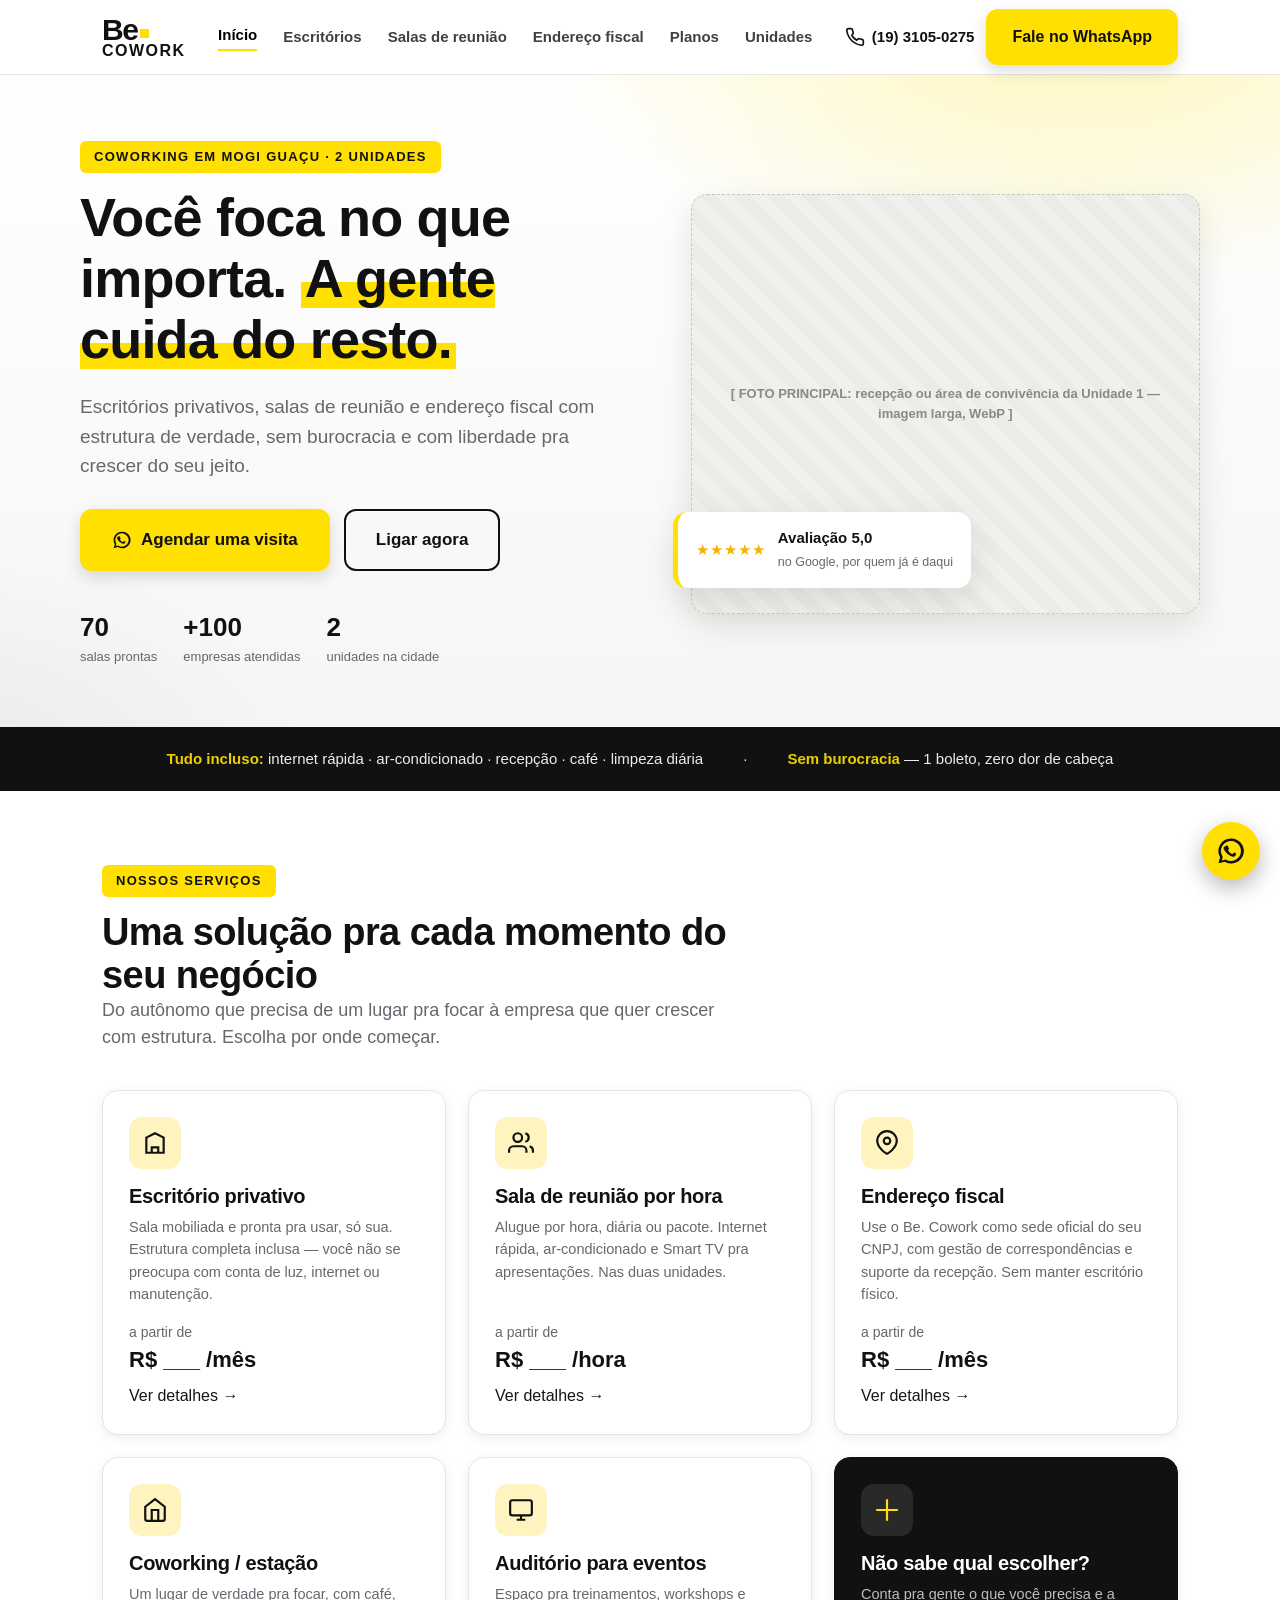
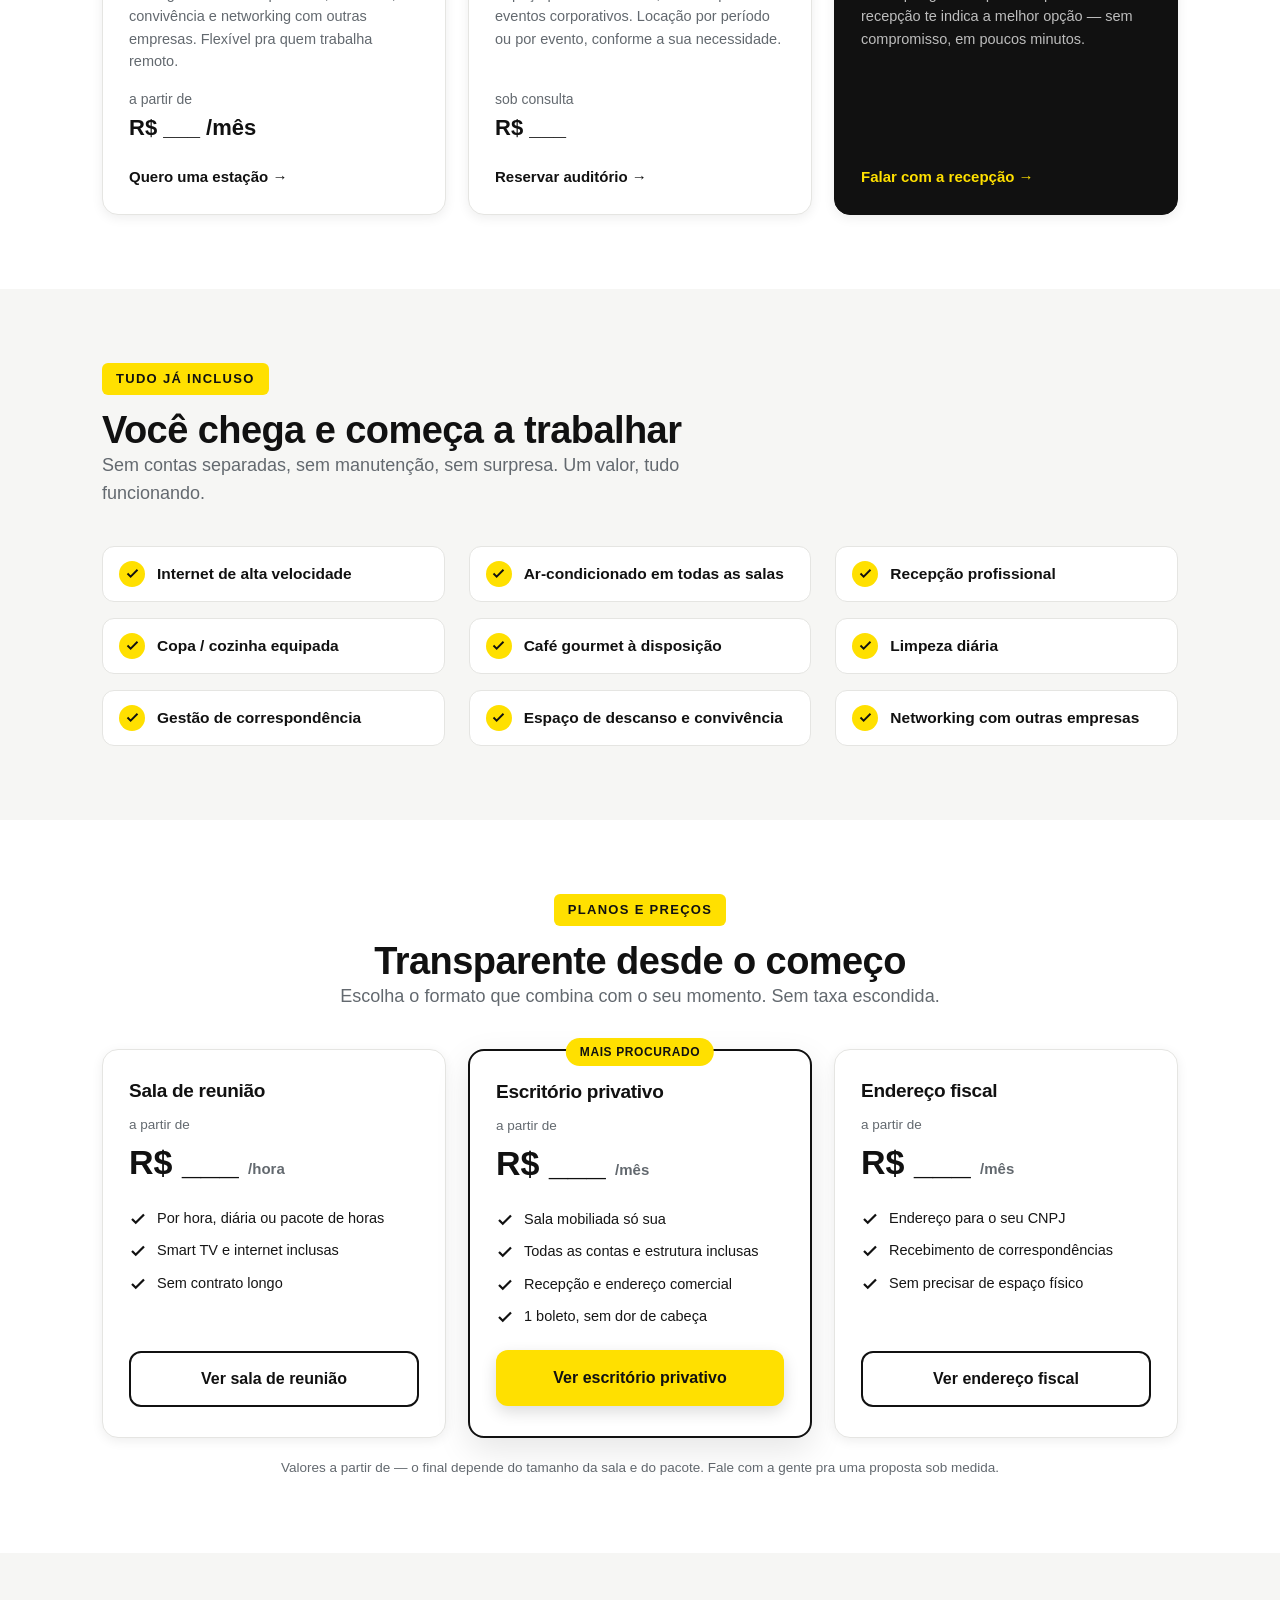
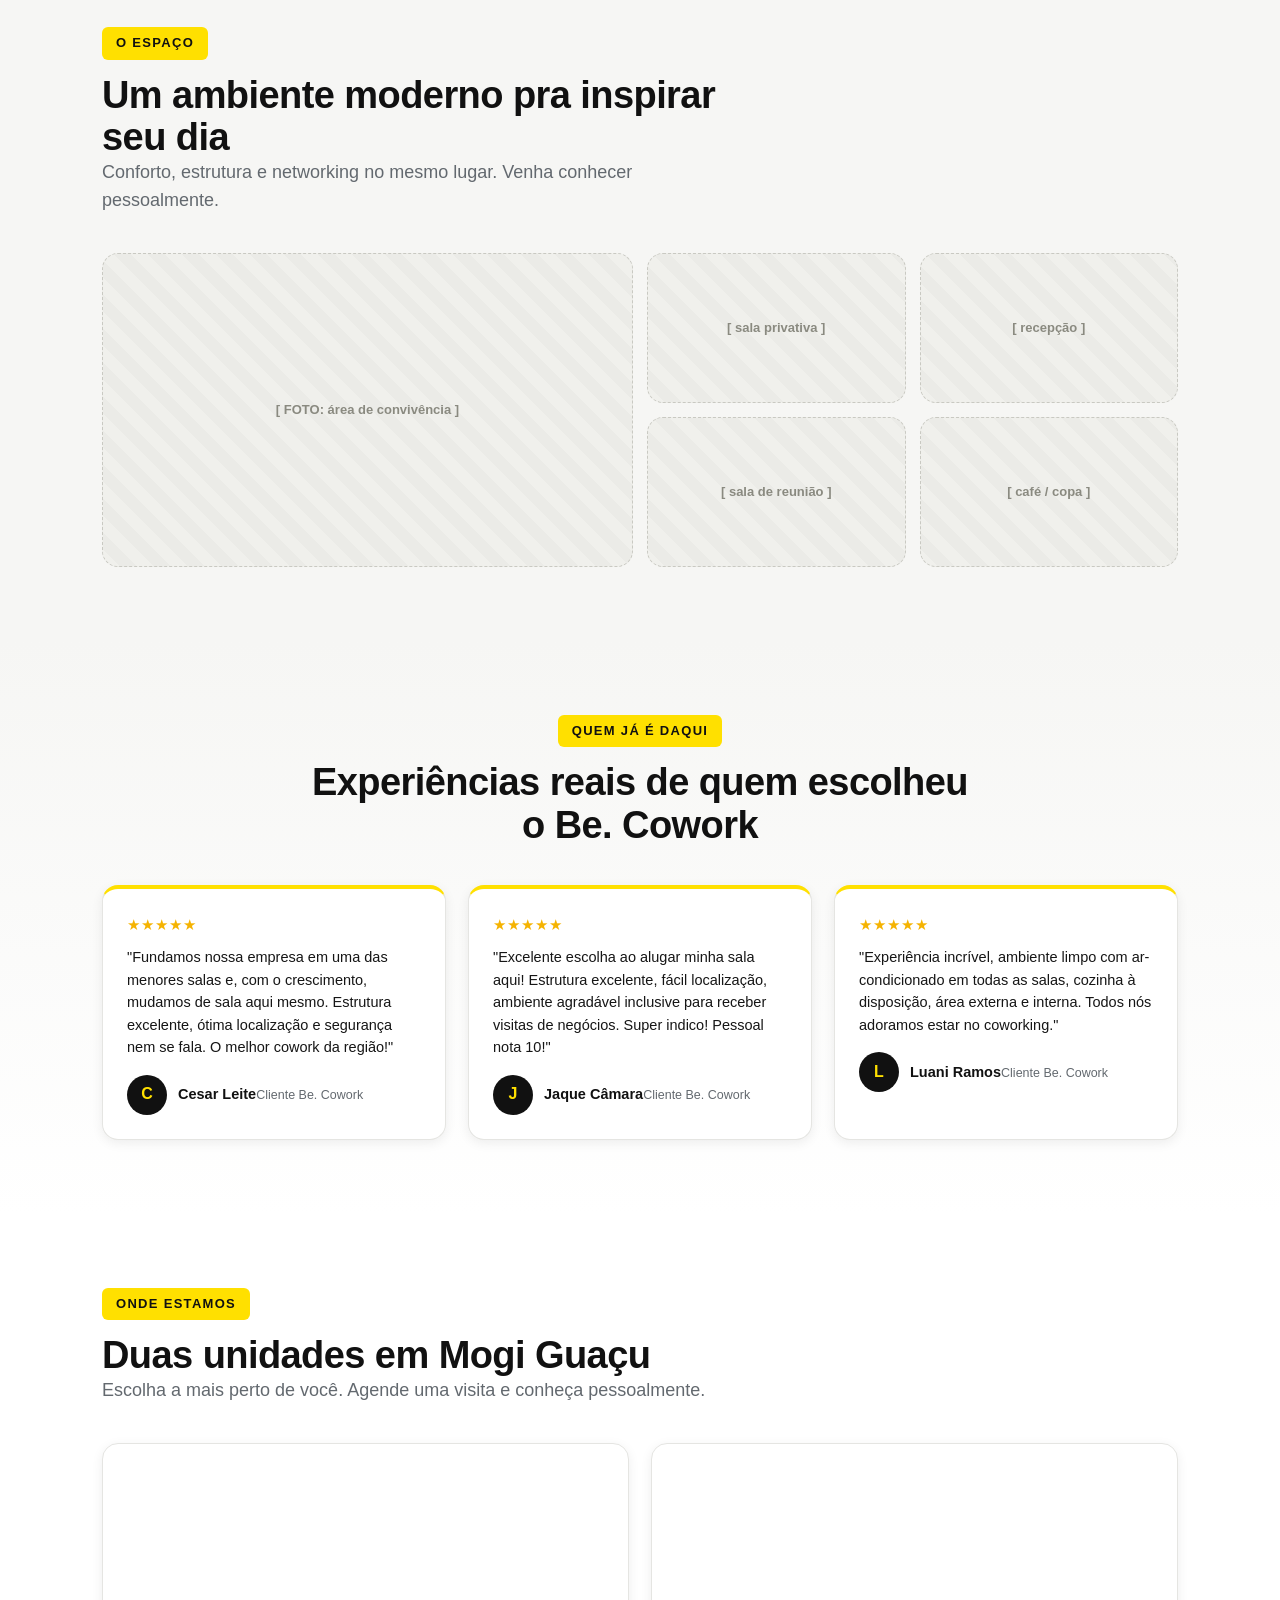
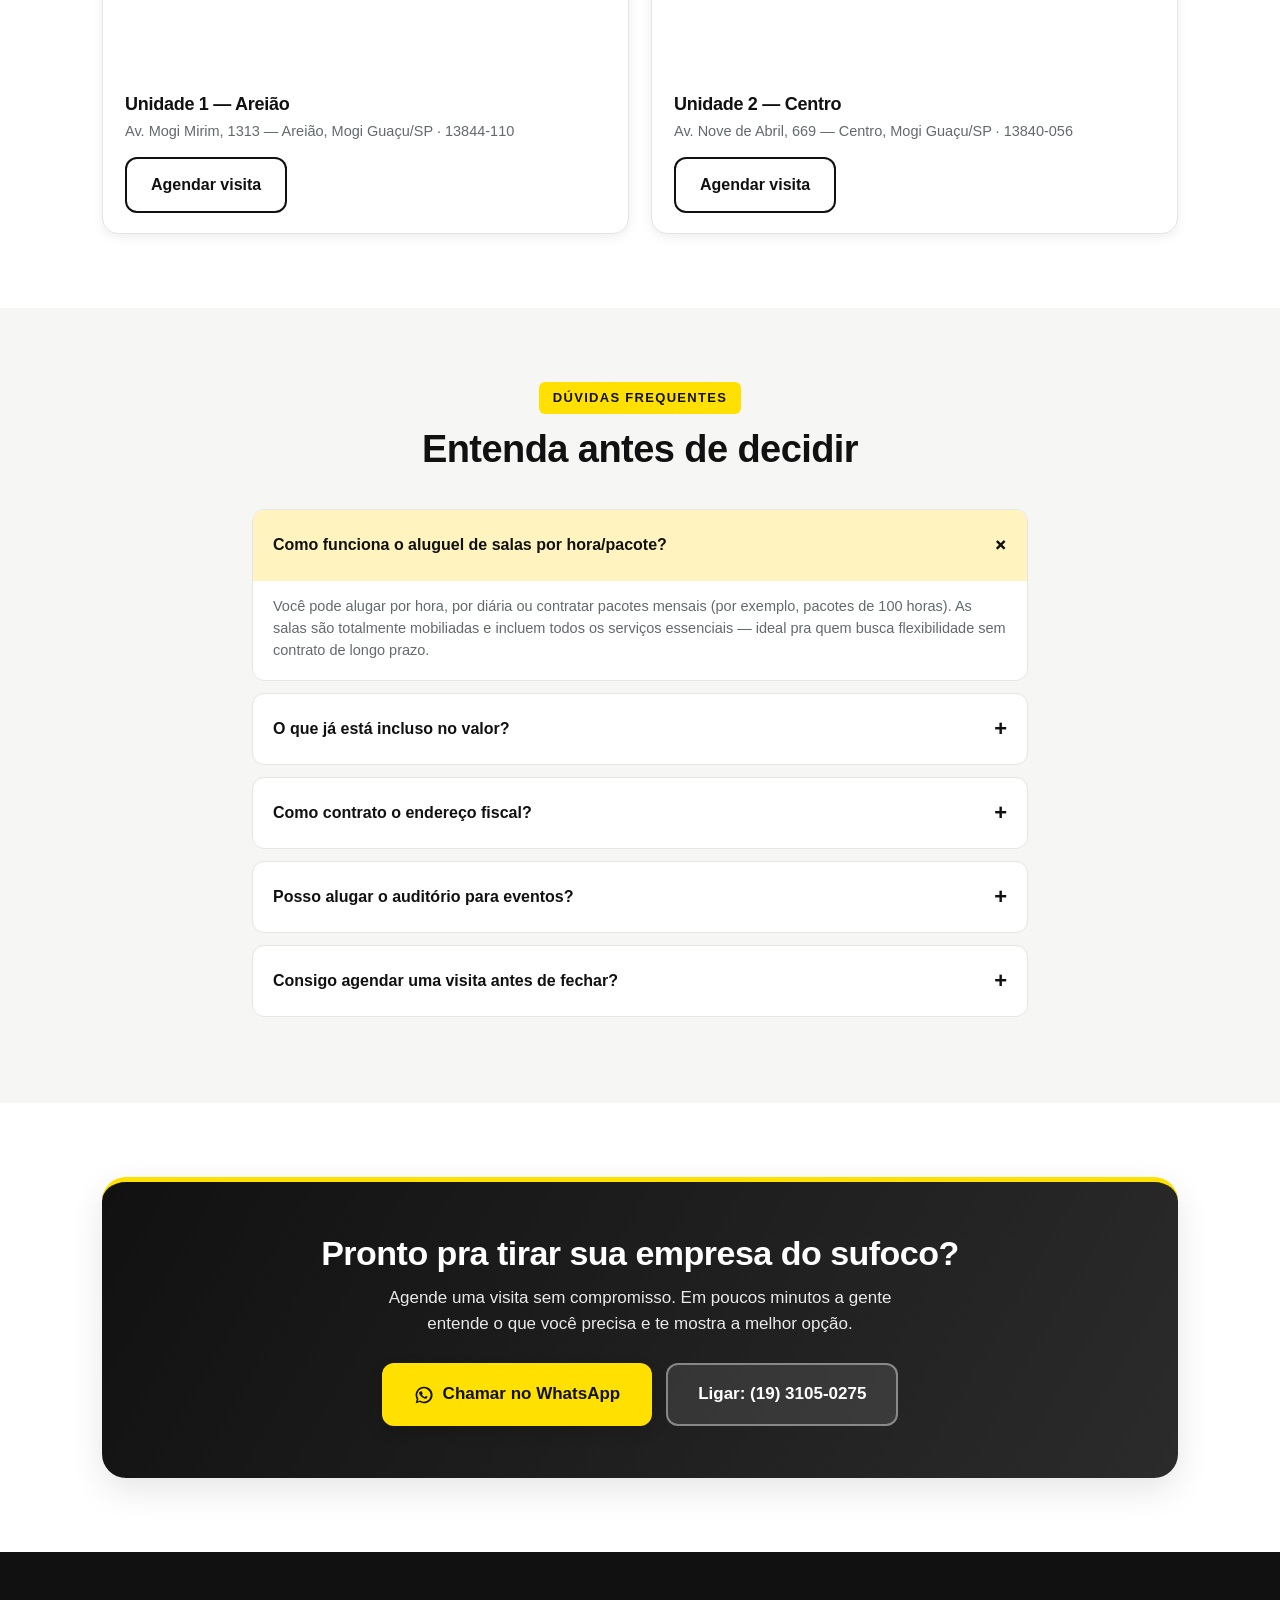
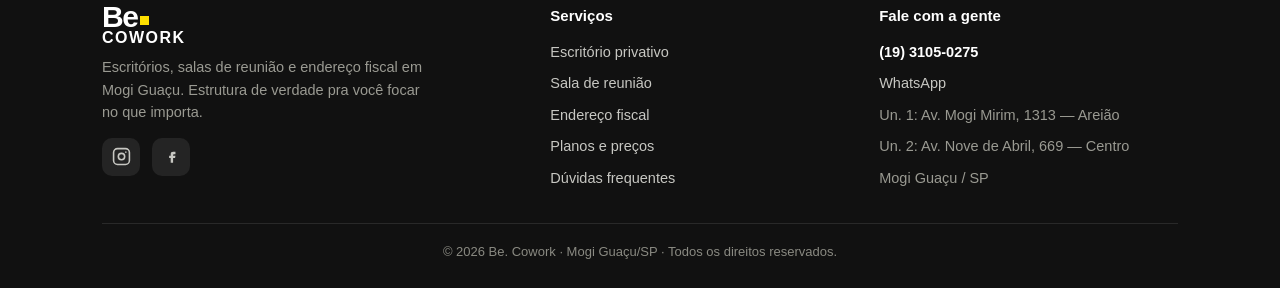
==== index.html @ 9a3a2b2c "Upload becowork Subindo o site primeira vez" ====
<!DOCTYPE html>
<html lang="pt-BR">
<head>
<meta charset="UTF-8">
<meta name="viewport" content="width=device-width, initial-scale=1.0">
<title>Be. Cowork — Escritórios, salas e coworking em Mogi Guaçu</title>
<meta name="description" content="Escritórios privativos, salas de reunião por hora, endereço fiscal e coworking em Mogi Guaçu. Estrutura completa, sem burocracia. Agende uma visita.">
<meta name="theme-color" content="#111111">
<meta property="og:title" content="Be. Cowork — Coworking em Mogi Guaçu">
<meta property="og:description" content="Você foca no que importa, a gente cuida do resto. Escritórios e salas equipadas em Mogi Guaçu.">
<meta property="og:type" content="website">
<meta property="og:locale" content="pt_BR">
<link rel="stylesheet" href="styles.css">
<!--
  BE. COWORK — HOME. WhatsApp/telefone OFICIAL: +55 19 3105-0275 (wa: 551931050275)
  Rastreamento: cliques de contato -> dataLayer (GTM GTM-5V95XCP4). Fotos: trocar blocos .ph. Preços: "R$ ___".
-->
</head>
<body>

<!-- HEADER -->
<header>
  <div class="wrap nav">
    <a href="index.html" class="brand" aria-label="Be. Cowork"><span class="l1">Be<i></i></span><span class="l2">COWORK</span></a>
    <nav class="navlinks" id="menu">
      <a href="index.html" class="active">Início</a>
      <a href="escritorio-privativo.html">Escritórios</a>
      <a href="sala-de-reuniao.html">Salas de reunião</a>
      <a href="endereco-fiscal.html">Endereço fiscal</a>
      <a href="index.html#planos">Planos</a>
      <a href="index.html#unidades">Unidades</a>
    </nav>
    <div class="nav-cta">
      <a href="tel:+551931050275" class="tel-link" data-canal="telefone" data-origem="header">
        <svg class="ico" viewBox="0 0 24 24" fill="none" stroke="currentColor" stroke-width="2"><path d="M22 16.9v3a2 2 0 0 1-2.2 2 19.8 19.8 0 0 1-8.6-3.1 19.5 19.5 0 0 1-6-6 19.8 19.8 0 0 1-3.1-8.7A2 2 0 0 1 4.1 2h3a2 2 0 0 1 2 1.7c.1 1 .4 1.9.7 2.8a2 2 0 0 1-.5 2.1L8.1 9.9a16 16 0 0 0 6 6l1.3-1.3a2 2 0 0 1 2.1-.4c.9.3 1.8.6 2.8.7a2 2 0 0 1 1.7 2z"/></svg>
        (19) 3105-0275
      </a>
      <a href="https://wa.me/551931050275?text=Ol%C3%A1!%20Vi%20o%20site%20e%20quero%20mais%20informa%C3%A7%C3%B5es." class="btn btn-wpp" target="_blank" rel="noopener" data-canal="whatsapp" data-origem="header">Fale no WhatsApp</a>
    </div>
    <button class="burger" id="burger" aria-label="Menu"><span></span><span></span><span></span></button>
  </div>
</header>

<!-- HERO -->
<section class="hero" style="padding:0;">
  <div class="wrap hero-grid">
    <div>
      <span class="eyebrow">Coworking em Mogi Guaçu · 2 unidades</span>
      <h1>Você foca no que importa. <span class="hl">A gente cuida do resto.</span></h1>
      <p class="sub">Escritórios privativos, salas de reunião e endereço fiscal com estrutura de verdade, sem burocracia e com liberdade pra crescer do seu jeito.</p>
      <div class="hero-cta">
        <a href="https://wa.me/551931050275?text=Ol%C3%A1!%20Quero%20agendar%20uma%20visita%20ao%20Be.%20Cowork." class="btn btn-wpp btn-lg" target="_blank" rel="noopener" data-canal="whatsapp" data-origem="hero">
          <svg class="ico" viewBox="0 0 24 24" fill="currentColor"><path d="M12 2a10 10 0 0 0-8.7 15l-1.3 4.8 5-1.3A10 10 0 1 0 12 2zm0 18a8 8 0 0 1-4.1-1.1l-.3-.2-3 .8.8-2.9-.2-.3A8 8 0 1 1 12 20zm4.4-6c-.2-.1-1.4-.7-1.6-.8s-.4-.1-.6.1-.6.8-.8 1-.3.2-.5.1a6.5 6.5 0 0 1-3.2-2.8c-.2-.4.2-.4.6-1.2a.5.5 0 0 0 0-.5l-.8-1.9c-.2-.5-.4-.4-.6-.4h-.5a1 1 0 0 0-.7.3A3 3 0 0 0 6 9.3a5.2 5.2 0 0 0 1.1 2.7 11.8 11.8 0 0 0 4.6 4c2 .8 2 .6 2.4.5a2.6 2.6 0 0 0 1.7-1.2 2.1 2.1 0 0 0 .1-1.2c-.1-.1-.3-.2-.5-.3z"/></svg>
          Agendar uma visita
        </a>
        <a href="tel:+551931050275" class="btn btn-ghost btn-lg" data-canal="telefone" data-origem="hero">Ligar agora</a>
      </div>
      <div class="hero-trust">
        <div class="htx"><div class="n">70</div><div class="l">salas prontas</div></div>
        <div class="htx"><div class="n">+100</div><div class="l">empresas atendidas</div></div>
        <div class="htx"><div class="n">2</div><div class="l">unidades na cidade</div></div>
      </div>
    </div>
    <div class="hero-visual">
      <div class="ph" role="img" aria-label="Foto do espaço">[ FOTO PRINCIPAL: recepção ou área de convivência da Unidade 1 — imagem larga, WebP ]</div>
      <div class="hero-badge">
        <div class="stars">★★★★★</div>
        <div><b>Avaliação 5,0</b><span>no Google, por quem já é daqui</span></div>
      </div>
    </div>
  </div>
</section>

<!-- STRIP -->
<div class="strip">
  <div class="wrap">
    <span><b>Tudo incluso:</b> internet rápida · ar-condicionado · recepção · café · limpeza diária</span>
    <span>·</span>
    <span><b>Sem burocracia</b> — 1 boleto, zero dor de cabeça</span>
  </div>
</div>

<!-- SERVIÇOS -->
<section id="servicos">
  <div class="wrap">
    <div class="sec-head">
      <span class="eyebrow">Nossos serviços</span>
      <h2 class="title">Uma solução pra cada momento do seu negócio</h2>
      <p class="lead">Do autônomo que precisa de um lugar pra focar à empresa que quer crescer com estrutura. Escolha por onde começar.</p>
    </div>
    <div class="grid g3">
      <a class="svc" href="escritorio-privativo.html" id="escritorio-privativo">
        <div class="ic"><svg width="26" height="26" viewBox="0 0 24 24" fill="none" stroke="currentColor" stroke-width="2"><path d="M3 21h18M4 21V7l8-4 8 4v14M9 21v-5h6v5"/></svg></div>
        <h3>Escritório privativo</h3>
        <p>Sala mobiliada e pronta pra usar, só sua. Estrutura completa inclusa — você não se preocupa com conta de luz, internet ou manutenção.</p>
        <div class="price">a partir de <b>R$ ___ /mês</b></div>
        <span class="more">Ver detalhes →</span>
      </a>
      <a class="svc" href="sala-de-reuniao.html" id="sala-reuniao">
        <div class="ic"><svg width="26" height="26" viewBox="0 0 24 24" fill="none" stroke="currentColor" stroke-width="2"><path d="M17 21v-2a4 4 0 0 0-4-4H5a4 4 0 0 0-4 4v2M9 11a4 4 0 1 0 0-8 4 4 0 0 0 0 8zM23 21v-2a4 4 0 0 0-3-3.9M16 3.1a4 4 0 0 1 0 7.8"/></svg></div>
        <h3>Sala de reunião por hora</h3>
        <p>Alugue por hora, diária ou pacote. Internet rápida, ar-condicionado e Smart TV pra apresentações. Nas duas unidades.</p>
        <div class="price">a partir de <b>R$ ___ /hora</b></div>
        <span class="more">Ver detalhes →</span>
      </a>
      <a class="svc" href="endereco-fiscal.html" id="endereco-fiscal">
        <div class="ic"><svg width="26" height="26" viewBox="0 0 24 24" fill="none" stroke="currentColor" stroke-width="2"><path d="M21 10c0 7-9 12-9 12s-9-5-9-12a9 9 0 0 1 18 0z"/><circle cx="12" cy="10" r="3"/></svg></div>
        <h3>Endereço fiscal</h3>
        <p>Use o Be. Cowork como sede oficial do seu CNPJ, com gestão de correspondências e suporte da recepção. Sem manter escritório físico.</p>
        <div class="price">a partir de <b>R$ ___ /mês</b></div>
        <span class="more">Ver detalhes →</span>
      </a>
      <div class="svc">
        <div class="ic"><svg width="26" height="26" viewBox="0 0 24 24" fill="none" stroke="currentColor" stroke-width="2"><path d="M3 9l9-7 9 7v11a2 2 0 0 1-2 2H5a2 2 0 0 1-2-2z"/><path d="M9 22V12h6v10"/></svg></div>
        <h3>Coworking / estação</h3>
        <p>Um lugar de verdade pra focar, com café, convivência e networking com outras empresas. Flexível pra quem trabalha remoto.</p>
        <div class="price">a partir de <b>R$ ___ /mês</b></div>
        <a class="more" href="https://wa.me/551931050275?text=Ol%C3%A1!%20Quero%20saber%20sobre%20estação%20de%20coworking." target="_blank" rel="noopener" data-canal="whatsapp" data-origem="card-coworking">Quero uma estação →</a>
      </div>
      <div class="svc">
        <div class="ic"><svg width="26" height="26" viewBox="0 0 24 24" fill="none" stroke="currentColor" stroke-width="2"><rect x="2" y="3" width="20" height="14" rx="2"/><path d="M8 21h8M12 17v4"/></svg></div>
        <h3>Auditório para eventos</h3>
        <p>Espaço pra treinamentos, workshops e eventos corporativos. Locação por período ou por evento, conforme a sua necessidade.</p>
        <div class="price">sob consulta <b>R$ ___</b></div>
        <a class="more" href="https://wa.me/551931050275?text=Ol%C3%A1!%20Quero%20alugar%20o%20audit%C3%B3rio%20para%20um%20evento." target="_blank" rel="noopener" data-canal="whatsapp" data-origem="card-auditorio">Reservar auditório →</a>
      </div>
      <div class="svc dark">
        <div class="ic"><svg width="26" height="26" viewBox="0 0 24 24" fill="none" stroke="currentColor" stroke-width="2"><path d="M12 2v20M2 12h20"/></svg></div>
        <h3>Não sabe qual escolher?</h3>
        <p>Conta pra gente o que você precisa e a recepção te indica a melhor opção — sem compromisso, em poucos minutos.</p>
        <a class="more" href="https://wa.me/551931050275?text=Ol%C3%A1!%20N%C3%A3o%20sei%20qual%20op%C3%A7%C3%A3o%20escolher%2C%20podem%20me%20ajudar%3F" target="_blank" rel="noopener" data-canal="whatsapp" data-origem="card-ajuda">Falar com a recepção →</a>
      </div>
    </div>
  </div>
</section>

<!-- INCLUSO -->
<section class="feat">
  <div class="wrap">
    <div class="sec-head">
      <span class="eyebrow">Tudo já incluso</span>
      <h2 class="title">Você chega e começa a trabalhar</h2>
      <p class="lead">Sem contas separadas, sem manutenção, sem surpresa. Um valor, tudo funcionando.</p>
    </div>
    <div class="feat-list">
      <div class="feat-item"><span class="ck"><svg width="15" height="15" viewBox="0 0 24 24" fill="none" stroke="currentColor" stroke-width="3"><path d="M20 6L9 17l-5-5"/></svg></span>Internet de alta velocidade</div>
      <div class="feat-item"><span class="ck"><svg width="15" height="15" viewBox="0 0 24 24" fill="none" stroke="currentColor" stroke-width="3"><path d="M20 6L9 17l-5-5"/></svg></span>Ar-condicionado em todas as salas</div>
      <div class="feat-item"><span class="ck"><svg width="15" height="15" viewBox="0 0 24 24" fill="none" stroke="currentColor" stroke-width="3"><path d="M20 6L9 17l-5-5"/></svg></span>Recepção profissional</div>
      <div class="feat-item"><span class="ck"><svg width="15" height="15" viewBox="0 0 24 24" fill="none" stroke="currentColor" stroke-width="3"><path d="M20 6L9 17l-5-5"/></svg></span>Copa / cozinha equipada</div>
      <div class="feat-item"><span class="ck"><svg width="15" height="15" viewBox="0 0 24 24" fill="none" stroke="currentColor" stroke-width="3"><path d="M20 6L9 17l-5-5"/></svg></span>Café gourmet à disposição</div>
      <div class="feat-item"><span class="ck"><svg width="15" height="15" viewBox="0 0 24 24" fill="none" stroke="currentColor" stroke-width="3"><path d="M20 6L9 17l-5-5"/></svg></span>Limpeza diária</div>
      <div class="feat-item"><span class="ck"><svg width="15" height="15" viewBox="0 0 24 24" fill="none" stroke="currentColor" stroke-width="3"><path d="M20 6L9 17l-5-5"/></svg></span>Gestão de correspondência</div>
      <div class="feat-item"><span class="ck"><svg width="15" height="15" viewBox="0 0 24 24" fill="none" stroke="currentColor" stroke-width="3"><path d="M20 6L9 17l-5-5"/></svg></span>Espaço de descanso e convivência</div>
      <div class="feat-item"><span class="ck"><svg width="15" height="15" viewBox="0 0 24 24" fill="none" stroke="currentColor" stroke-width="3"><path d="M20 6L9 17l-5-5"/></svg></span>Networking com outras empresas</div>
    </div>
  </div>
</section>

<!-- PLANOS -->
<section id="planos">
  <div class="wrap">
    <div class="sec-head center">
      <span class="eyebrow">Planos e preços</span>
      <h2 class="title">Transparente desde o começo</h2>
      <p class="lead center">Escolha o formato que combina com o seu momento. Sem taxa escondida.</p>
    </div>
    <div class="plans">
      <div class="plan">
        <h3>Sala de reunião</h3>
        <div class="from">a partir de</div>
        <div class="val">R$ ___ <small>/hora</small></div>
        <ul>
          <li><svg width="18" height="18" viewBox="0 0 24 24" fill="none" stroke="currentColor" stroke-width="3"><path d="M20 6L9 17l-5-5"/></svg>Por hora, diária ou pacote de horas</li>
          <li><svg width="18" height="18" viewBox="0 0 24 24" fill="none" stroke="currentColor" stroke-width="3"><path d="M20 6L9 17l-5-5"/></svg>Smart TV e internet inclusas</li>
          <li><svg width="18" height="18" viewBox="0 0 24 24" fill="none" stroke="currentColor" stroke-width="3"><path d="M20 6L9 17l-5-5"/></svg>Sem contrato longo</li>
        </ul>
        <a href="sala-de-reuniao.html" class="btn btn-ghost">Ver sala de reunião</a>
      </div>
      <div class="plan feature">
        <div class="tagpop">Mais procurado</div>
        <h3>Escritório privativo</h3>
        <div class="from">a partir de</div>
        <div class="val">R$ ___ <small>/mês</small></div>
        <ul>
          <li><svg width="18" height="18" viewBox="0 0 24 24" fill="none" stroke="currentColor" stroke-width="3"><path d="M20 6L9 17l-5-5"/></svg>Sala mobiliada só sua</li>
          <li><svg width="18" height="18" viewBox="0 0 24 24" fill="none" stroke="currentColor" stroke-width="3"><path d="M20 6L9 17l-5-5"/></svg>Todas as contas e estrutura inclusas</li>
          <li><svg width="18" height="18" viewBox="0 0 24 24" fill="none" stroke="currentColor" stroke-width="3"><path d="M20 6L9 17l-5-5"/></svg>Recepção e endereço comercial</li>
          <li><svg width="18" height="18" viewBox="0 0 24 24" fill="none" stroke="currentColor" stroke-width="3"><path d="M20 6L9 17l-5-5"/></svg>1 boleto, sem dor de cabeça</li>
        </ul>
        <a href="escritorio-privativo.html" class="btn btn-wpp">Ver escritório privativo</a>
      </div>
      <div class="plan">
        <h3>Endereço fiscal</h3>
        <div class="from">a partir de</div>
        <div class="val">R$ ___ <small>/mês</small></div>
        <ul>
          <li><svg width="18" height="18" viewBox="0 0 24 24" fill="none" stroke="currentColor" stroke-width="3"><path d="M20 6L9 17l-5-5"/></svg>Endereço para o seu CNPJ</li>
          <li><svg width="18" height="18" viewBox="0 0 24 24" fill="none" stroke="currentColor" stroke-width="3"><path d="M20 6L9 17l-5-5"/></svg>Recebimento de correspondências</li>
          <li><svg width="18" height="18" viewBox="0 0 24 24" fill="none" stroke="currentColor" stroke-width="3"><path d="M20 6L9 17l-5-5"/></svg>Sem precisar de espaço físico</li>
        </ul>
        <a href="endereco-fiscal.html" class="btn btn-ghost">Ver endereço fiscal</a>
      </div>
    </div>
    <p class="price-note">Valores a partir de — o final depende do tamanho da sala e do pacote. Fale com a gente pra uma proposta sob medida.</p>
  </div>
</section>

<!-- GALERIA -->
<section class="feat" id="galeria">
  <div class="wrap">
    <div class="sec-head">
      <span class="eyebrow">O espaço</span>
      <h2 class="title">Um ambiente moderno pra inspirar seu dia</h2>
      <p class="lead">Conforto, estrutura e networking no mesmo lugar. Venha conhecer pessoalmente.</p>
    </div>
    <div class="gal">
      <div class="ph big" role="img" aria-label="Foto">[ FOTO: área de convivência ]</div>
      <div class="ph" role="img" aria-label="Foto">[ sala privativa ]</div>
      <div class="ph" role="img" aria-label="Foto">[ recepção ]</div>
      <div class="ph" role="img" aria-label="Foto">[ sala de reunião ]</div>
      <div class="ph" role="img" aria-label="Foto">[ café / copa ]</div>
    </div>
  </div>
</section>

<!-- DEPOIMENTOS -->
<section class="tst" id="depoimentos">
  <div class="wrap">
    <div class="sec-head center">
      <span class="eyebrow">Quem já é daqui</span>
      <h2 class="title">Experiências reais de quem escolheu o Be. Cowork</h2>
    </div>
    <div class="grid g3">
      <div class="tcard"><div class="stars">★★★★★</div><p>"Fundamos nossa empresa em uma das menores salas e, com o crescimento, mudamos de sala aqui mesmo. Estrutura excelente, ótima localização e segurança nem se fala. O melhor cowork da região!"</p><div class="who"><div class="av">C</div><div><b>Cesar Leite</b><span>Cliente Be. Cowork</span></div></div></div>
      <div class="tcard"><div class="stars">★★★★★</div><p>"Excelente escolha ao alugar minha sala aqui! Estrutura excelente, fácil localização, ambiente agradável inclusive para receber visitas de negócios. Super indico! Pessoal nota 10!"</p><div class="who"><div class="av">J</div><div><b>Jaque Câmara</b><span>Cliente Be. Cowork</span></div></div></div>
      <div class="tcard"><div class="stars">★★★★★</div><p>"Experiência incrível, ambiente limpo com ar-condicionado em todas as salas, cozinha à disposição, área externa e interna. Todos nós adoramos estar no coworking."</p><div class="who"><div class="av">L</div><div><b>Luani Ramos</b><span>Cliente Be. Cowork</span></div></div></div>
    </div>
  </div>
</section>

<!-- UNIDADES -->
<section id="unidades">
  <div class="wrap">
    <div class="sec-head">
      <span class="eyebrow">Onde estamos</span>
      <h2 class="title">Duas unidades em Mogi Guaçu</h2>
      <p class="lead">Escolha a mais perto de você. Agende uma visita e conheça pessoalmente.</p>
    </div>
    <div class="grid g2">
      <div class="unit">
        <iframe loading="lazy" title="Unidade 1 - Av. Mogi Mirim" src="https://www.google.com/maps/embed?pb=!1m18!1m12!1m3!1d3689.144268461995!2d-46.94578722553535!3d-22.38591811946206!2m3!1f0!2f0!3f0!3m2!1i1024!2i768!4f13.1!3m3!1m2!1s0x94c857d31a10876b%3A0x15a3bf186fa9da17!2sAv.%20Mogi%20Mirim%2C%201313%20-%20Arei%C3%A3o%2C%20Mogi%20Gua%C3%A7u%20-%20SP%2C%2013844-110!5e0!3m2!1spt-BR!2sbr!4v1751918358306"></iframe>
        <div class="body"><h3>Unidade 1 — Areião</h3><p>Av. Mogi Mirim, 1313 — Areião, Mogi Guaçu/SP · 13844-110</p>
          <a href="https://wa.me/551931050275?text=Ol%C3%A1!%20Quero%20visitar%20a%20Unidade%201." class="btn btn-ghost" style="margin-top:14px;" target="_blank" rel="noopener" data-canal="whatsapp" data-origem="unidade-1">Agendar visita</a></div>
      </div>
      <div class="unit">
        <iframe loading="lazy" title="Unidade 2 - Av. Nove de Abril" src="https://www.google.com/maps/embed?pb=!1m18!1m12!1m3!1d3689.6884937785308!2d-46.948311525536106!3d-22.36538801874498!2m3!1f0!2f0!3f0!3m2!1i1024!2i768!4f13.1!3m3!1m2!1s0x94c857b211aa1d41%3A0xc86e0875b64d7d8c!2sAv.%20Nove%20de%20Abril%2C%20669%20-%20Centro%2C%20Mogi%20Gua%C3%A7u%20-%20SP%2C%2013840-056!5e0!3m2!1spt-BR!2sbr!4v1751918536478"></iframe>
        <div class="body"><h3>Unidade 2 — Centro</h3><p>Av. Nove de Abril, 669 — Centro, Mogi Guaçu/SP · 13840-056</p>
          <a href="https://wa.me/551931050275?text=Ol%C3%A1!%20Quero%20visitar%20a%20Unidade%202." class="btn btn-ghost" style="margin-top:14px;" target="_blank" rel="noopener" data-canal="whatsapp" data-origem="unidade-2">Agendar visita</a></div>
      </div>
    </div>
  </div>
</section>

<!-- FAQ -->
<section class="feat faq" id="faq">
  <div class="wrap" style="max-width:820px;">
    <div class="sec-head center"><span class="eyebrow">Dúvidas frequentes</span><h2 class="title">Entenda antes de decidir</h2></div>
    <details open><summary>Como funciona o aluguel de salas por hora/pacote?<span class="pl">+</span></summary><div class="ans">Você pode alugar por hora, por diária ou contratar pacotes mensais (por exemplo, pacotes de 100 horas). As salas são totalmente mobiliadas e incluem todos os serviços essenciais — ideal pra quem busca flexibilidade sem contrato de longo prazo.</div></details>
    <details><summary>O que já está incluso no valor?<span class="pl">+</span></summary><div class="ans">Internet rápida, ar-condicionado, recepção profissional, gestão de correspondência, copa/cozinha equipada e espaço de descanso e convivência. Sem contas de água, luz, internet ou manutenção por fora.</div></details>
    <details><summary>Como contrato o endereço fiscal?<span class="pl">+</span></summary><div class="ans">Você contrata direto com o Be. Cowork. O serviço inclui o uso do endereço em documentos oficiais e no CNPJ, além da gestão e recebimento de correspondências com suporte da recepção.</div></details>
    <details><summary>Posso alugar o auditório para eventos?<span class="pl">+</span></summary><div class="ans">Sim! Temos auditório para eventos corporativos, treinamentos e workshops. A locação pode ser por período ou por evento, conforme a sua necessidade.</div></details>
    <details><summary>Consigo agendar uma visita antes de fechar?<span class="pl">+</span></summary><div class="ans">Com certeza — a gente até recomenda. Chame no WhatsApp ou ligue no (19) 3105-0275 e a recepção agenda o melhor horário pra você conhecer as duas unidades.</div></details>
  </div>
</section>

<!-- CTA -->
<section>
  <div class="wrap">
    <div class="cta-band">
      <h2>Pronto pra tirar sua empresa do sufoco?</h2>
      <p>Agende uma visita sem compromisso. Em poucos minutos a gente entende o que você precisa e te mostra a melhor opção.</p>
      <div class="hero-cta" style="justify-content:center;">
        <a href="https://wa.me/551931050275?text=Ol%C3%A1!%20Quero%20agendar%20uma%20visita%20ao%20Be.%20Cowork." class="btn btn-wpp btn-lg" target="_blank" rel="noopener" data-canal="whatsapp" data-origem="cta-final">
          <svg class="ico" viewBox="0 0 24 24" fill="currentColor"><path d="M12 2a10 10 0 0 0-8.7 15l-1.3 4.8 5-1.3A10 10 0 1 0 12 2zm0 18a8 8 0 0 1-4.1-1.1l-.3-.2-3 .8.8-2.9-.2-.3A8 8 0 1 1 12 20zm4.4-6c-.2-.1-1.4-.7-1.6-.8s-.4-.1-.6.1-.6.8-.8 1-.3.2-.5.1a6.5 6.5 0 0 1-3.2-2.8c-.2-.4.2-.4.6-1.2a.5.5 0 0 0 0-.5l-.8-1.9c-.2-.5-.4-.4-.6-.4h-.5a1 1 0 0 0-.7.3A3 3 0 0 0 6 9.3a5.2 5.2 0 0 0 1.1 2.7 11.8 11.8 0 0 0 4.6 4c2 .8 2 .6 2.4.5a2.6 2.6 0 0 0 1.7-1.2 2.1 2.1 0 0 0 .1-1.2c-.1-.1-.3-.2-.5-.3z"/></svg>
          Chamar no WhatsApp
        </a>
        <a href="tel:+551931050275" class="btn btn-ghost btn-lg" data-canal="telefone" data-origem="cta-final">Ligar: (19) 3105-0275</a>
      </div>
    </div>
  </div>
</section>

<!-- FOOTER -->
<footer>
  <div class="wrap">
    <div class="fgrid">
      <div>
        <span class="brand inv"><span class="l1">Be<i></i></span><span class="l2">COWORK</span></span>
        <p style="max-width:320px;color:#9a9a92;margin-top:12px;">Escritórios, salas de reunião e endereço fiscal em Mogi Guaçu. Estrutura de verdade pra você focar no que importa.</p>
        <div class="soc">
          <a href="https://www.instagram.com/be.cowork/" target="_blank" rel="noopener" aria-label="Instagram"><svg width="19" height="19" viewBox="0 0 24 24" fill="none" stroke="currentColor" stroke-width="2"><rect x="2" y="2" width="20" height="20" rx="5"/><circle cx="12" cy="12" r="4"/><circle cx="17.5" cy="6.5" r="1" fill="currentColor" stroke="none"/></svg></a>
          <a href="https://www.facebook.com/be.coworkoficial/" target="_blank" rel="noopener" aria-label="Facebook"><svg width="19" height="19" viewBox="0 0 24 24" fill="currentColor"><path d="M14 9h3V6h-3c-2 0-3 1-3 3v2H9v3h2v6h3v-6h2.5l.5-3H14v-1c0-.6.4-1 1-1z"/></svg></a>
        </div>
      </div>
      <div><h4>Serviços</h4><div class="flist">
        <a href="escritorio-privativo.html">Escritório privativo</a>
        <a href="sala-de-reuniao.html">Sala de reunião</a>
        <a href="endereco-fiscal.html">Endereço fiscal</a>
        <a href="index.html#planos">Planos e preços</a>
        <a href="index.html#faq">Dúvidas frequentes</a>
      </div></div>
      <div><h4>Fale com a gente</h4><div class="flist">
        <a href="tel:+551931050275" data-canal="telefone" data-origem="footer"><b style="color:#fff;">(19) 3105-0275</b></a>
        <a href="https://wa.me/551931050275?text=Ol%C3%A1!%20Vi%20o%20site%20e%20quero%20mais%20informa%C3%A7%C3%B5es." target="_blank" rel="noopener" data-canal="whatsapp" data-origem="footer">WhatsApp</a>
        <span style="color:#9a9a92;">Un. 1: Av. Mogi Mirim, 1313 — Areião</span>
        <span style="color:#9a9a92;">Un. 2: Av. Nove de Abril, 669 — Centro</span>
        <span style="color:#9a9a92;">Mogi Guaçu / SP</span>
      </div></div>
    </div>
    <div class="fbar">© 2026 Be. Cowork · Mogi Guaçu/SP · Todos os direitos reservados.</div>
  </div>
</footer>

<a href="https://wa.me/551931050275?text=Ol%C3%A1!%20Vi%20o%20site%20e%20quero%20mais%20informa%C3%A7%C3%B5es." class="float-wpp" target="_blank" rel="noopener" aria-label="WhatsApp" data-canal="whatsapp" data-origem="botao-flutuante">
  <svg width="30" height="30" viewBox="0 0 24 24" fill="currentColor"><path d="M12 2a10 10 0 0 0-8.7 15l-1.3 4.8 5-1.3A10 10 0 1 0 12 2zm0 18a8 8 0 0 1-4.1-1.1l-.3-.2-3 .8.8-2.9-.2-.3A8 8 0 1 1 12 20zm4.4-6c-.2-.1-1.4-.7-1.6-.8s-.4-.1-.6.1-.6.8-.8 1-.3.2-.5.1a6.5 6.5 0 0 1-3.2-2.8c-.2-.4.2-.4.6-1.2a.5.5 0 0 0 0-.5l-.8-1.9c-.2-.5-.4-.4-.6-.4h-.5a1 1 0 0 0-.7.3A3 3 0 0 0 6 9.3a5.2 5.2 0 0 0 1.1 2.7 11.8 11.8 0 0 0 4.6 4c2 .8 2 .6 2.4.5a2.6 2.6 0 0 0 1.7-1.2 2.1 2.1 0 0 0 .1-1.2c-.1-.1-.3-.2-.5-.3z"/></svg>
</a>

<script src="app.js"></script>
</body>
</html>
---- styles.css ----
/* ============================================================
   BE. COWORK — estilos compartilhados
   Identidade: PRETO / CINZA / AMARELO / BRANCO
   ============================================================ */
:root{
  --ink:#161616; --black:#111111; --muted:#63696f;
  --soft:#f6f6f4; --soft2:#eeeeec; --line:#e5e5e2;
  --yellow:#ffe000; --yellow-d:#f0ce00; --yellow-soft:#fff4bf; --star:#f5b301;
  --wpp:#1eb257;
  --radius:16px; --shadow:0 12px 34px rgba(0,0,0,.10); --shadow-sm:0 3px 12px rgba(0,0,0,.07);
}
*{box-sizing:border-box;margin:0;padding:0;}
html{scroll-behavior:smooth;}
body{font-family:-apple-system,"Segoe UI",Roboto,Helvetica,Arial,sans-serif;color:var(--ink);
  background:#fff;line-height:1.55;-webkit-font-smoothing:antialiased;}
a{color:inherit;text-decoration:none;}
img{max-width:100%;display:block;}
.wrap{max-width:1120px;margin:0 auto;padding:0 22px;}
section{padding:74px 0;}
h1,h2,h3{line-height:1.13;letter-spacing:-.015em;color:var(--black);}
h2.title{font-size:clamp(26px,4vw,38px);font-weight:800;}
.lead{color:var(--muted);font-size:clamp(16px,2vw,18px);max-width:640px;}
.center{text-align:center;margin:0 auto;}
.eyebrow{display:inline-block;font-size:13px;font-weight:800;letter-spacing:.1em;text-transform:uppercase;
  color:#111;background:var(--yellow);padding:6px 14px;border-radius:6px;margin-bottom:14px;}

/* Logo recriada */
.brand{display:inline-flex;flex-direction:column;line-height:.84;justify-content:center;}
.brand .l1{font-size:30px;font-weight:800;letter-spacing:-1.5px;color:#111;display:inline-flex;align-items:flex-end;}
.brand .l1 i{width:9px;height:9px;background:var(--yellow);display:inline-block;margin-left:3px;margin-bottom:4px;}
.brand .l2{font-size:16px;font-weight:800;letter-spacing:1.5px;color:#111;margin-top:2px;}
.brand.inv .l1,.brand.inv .l2{color:#fff;}

/* Buttons */
.btn{display:inline-flex;align-items:center;gap:9px;font-weight:800;font-size:16px;
  padding:14px 24px;border-radius:12px;border:2px solid transparent;cursor:pointer;transition:.18s;white-space:nowrap;}
.btn:hover{transform:translateY(-2px);}
.btn-wpp{background:var(--yellow);color:#111;box-shadow:0 6px 16px rgba(0,0,0,.14);}
.btn-wpp:hover{background:#111;color:var(--yellow);}
.btn-dark{background:#111;color:#fff;} .btn-dark:hover{background:#000;color:var(--yellow);}
.btn-ghost{background:transparent;color:#111;border-color:#111;}
.btn-ghost:hover{background:#111;color:#fff;}
.btn-lg{padding:16px 30px;font-size:17px;}
.ico{width:20px;height:20px;flex:none;}

/* Header */
header{position:sticky;top:0;z-index:50;background:rgba(255,255,255,.94);backdrop-filter:blur(10px);
  border-bottom:1px solid var(--line);}
.nav{display:flex;align-items:center;justify-content:space-between;height:74px;}
.navlinks{display:flex;align-items:center;gap:26px;}
.navlinks a{font-weight:600;font-size:15px;color:var(--ink);opacity:.82;}
.navlinks a:hover,.navlinks a.active{opacity:1;color:#000;}
.navlinks a.active{border-bottom:2px solid var(--yellow);padding-bottom:2px;}
.nav-cta{display:flex;align-items:center;gap:12px;}
.tel-link{display:inline-flex;align-items:center;gap:7px;font-weight:800;color:#111;font-size:15px;}
.tel-link:hover{color:#000;}
.burger{display:none;background:none;border:none;cursor:pointer;padding:6px;}
.burger span{display:block;width:24px;height:2.5px;background:#111;margin:5px 0;border-radius:2px;transition:.2s;}

/* Hero */
.hero{background:
    radial-gradient(900px 460px at 84% -10%,rgba(255,224,0,.28),transparent 60%),
    radial-gradient(700px 460px at -5% 110%,rgba(0,0,0,.05),transparent 55%),
    linear-gradient(180deg,#fff,var(--soft));}
.hero-grid{display:grid;grid-template-columns:1.05fr .95fr;gap:48px;align-items:center;padding:66px 0 60px;}
.hero h1{font-size:clamp(32px,5vw,54px);font-weight:800;}
.hero h1 .hl{background:linear-gradient(transparent 56%,var(--yellow) 56%);padding:0 4px;}
.hero p.sub{margin:22px 0 28px;font-size:clamp(16px,2vw,19px);color:var(--muted);max-width:520px;}
.hero-cta{display:flex;gap:14px;flex-wrap:wrap;}
.hero-trust{display:flex;gap:26px;margin-top:36px;flex-wrap:wrap;}
.htx .n{font-size:26px;font-weight:800;color:#111;}
.htx .l{font-size:13px;color:var(--muted);}
.hero-visual{position:relative;}
.ph{background:repeating-linear-gradient(45deg,#f0f0ec,#f0f0ec 12px,#ebebe7 12px,#ebebe7 24px);
  border:1px dashed #c9c9c2;border-radius:var(--radius);display:flex;align-items:center;justify-content:center;
  color:#8a8a80;font-size:13px;text-align:center;padding:16px;font-weight:600;}
.hero-visual .ph{height:420px;box-shadow:var(--shadow);}
.hero-badge{position:absolute;left:-18px;bottom:26px;background:#fff;border-radius:14px;box-shadow:var(--shadow);
  padding:14px 18px;display:flex;align-items:center;gap:12px;border-left:5px solid var(--yellow);}
.hero-badge .stars{color:var(--star);font-size:15px;letter-spacing:1px;}
.hero-badge b{display:block;font-size:15px;color:#111;} .hero-badge span{font-size:12.5px;color:var(--muted);}

/* Breadcrumb + price chip (landing) */
.crumb{font-size:13px;color:var(--muted);margin-bottom:8px;}
.crumb a:hover{color:#111;} .crumb b{color:#111;}
.pricechip{display:inline-flex;align-items:baseline;gap:8px;background:#fff;border:1px solid var(--line);
  border-radius:12px;padding:12px 18px;box-shadow:var(--shadow-sm);margin-top:6px;}
.pricechip small{color:var(--muted);font-size:13.5px;font-weight:600;}
.pricechip b{font-size:26px;color:#111;} .pricechip .u{color:var(--muted);font-size:14px;font-weight:600;}

/* Trust strip */
.strip{background:#111;color:#fff;padding:20px 0;}
.strip .wrap{display:flex;align-items:center;justify-content:center;gap:14px 40px;flex-wrap:wrap;text-align:center;}
.strip b{color:var(--yellow);} .strip span{opacity:.92;font-size:15px;}

.sec-head{max-width:680px;margin-bottom:38px;}
.grid{display:grid;gap:22px;}
.g2{grid-template-columns:1fr 1fr;} .g3{grid-template-columns:repeat(3,1fr);}

/* Cards (serviços / benefícios) */
.svc{background:#fff;border:1px solid var(--line);border-radius:var(--radius);padding:26px;box-shadow:var(--shadow-sm);
  display:flex;flex-direction:column;transition:.18s;}
.svc:hover{transform:translateY(-4px);box-shadow:var(--shadow);border-color:#111;}
.svc .ic{width:52px;height:52px;border-radius:13px;background:var(--yellow-soft);color:#111;
  display:flex;align-items:center;justify-content:center;margin-bottom:16px;}
.svc h3{font-size:20px;margin-bottom:8px;}
.svc p{color:var(--muted);font-size:14.5px;flex:1;}
.svc .price{margin:16px 0 6px;font-size:14px;color:var(--muted);}
.svc .price b{font-size:22px;color:#111;display:block;}
.svc a.more{margin-top:14px;font-weight:800;color:#111;font-size:15px;display:inline-flex;align-items:center;gap:6px;}
.svc a.more:hover{gap:10px;}
.svc.dark{background:#111;border-color:#111;}
.svc.dark h3{color:#fff;} .svc.dark p{color:#bdbdbd;}
.svc.dark .ic{background:rgba(255,255,255,.1);color:var(--yellow);}
.svc.dark a.more{color:var(--yellow);}

/* Split (texto + foto) para landing */
.split{display:grid;grid-template-columns:1fr 1fr;gap:40px;align-items:center;}
.split.rev .txt{order:2;}
.split .ph{height:360px;}
.split h2{font-size:clamp(24px,3.4vw,32px);margin-bottom:14px;}
.split ul{list-style:none;margin-top:16px;display:flex;flex-direction:column;gap:11px;}
.split li{display:flex;gap:11px;font-size:15.5px;color:var(--ink);}
.split li svg{color:#111;flex:none;margin-top:4px;}

/* Included / features */
.feat{background:var(--soft);}
.feat-list{display:grid;grid-template-columns:repeat(3,1fr);gap:16px 24px;margin-top:8px;}
.feat-item{display:flex;align-items:center;gap:12px;font-weight:700;color:#111;font-size:15.5px;
  background:#fff;border:1px solid var(--line);border-radius:12px;padding:14px 16px;}
.feat-item .ck{width:26px;height:26px;border-radius:50%;background:var(--yellow);color:#111;flex:none;
  display:flex;align-items:center;justify-content:center;}

/* Pricing */
.plans{display:grid;grid-template-columns:repeat(3,1fr);gap:22px;align-items:stretch;}
.plan{background:#fff;border:1px solid var(--line);border-radius:var(--radius);padding:30px 26px;
  box-shadow:var(--shadow-sm);display:flex;flex-direction:column;position:relative;}
.plan.feature{border:2px solid #111;box-shadow:var(--shadow);}
.plan .tagpop{position:absolute;top:-13px;left:50%;transform:translateX(-50%);background:var(--yellow);color:#111;
  font-size:12px;font-weight:800;letter-spacing:.05em;text-transform:uppercase;padding:5px 14px;border-radius:20px;}
.plan h3{font-size:19px;} .plan .from{color:var(--muted);font-size:13.5px;margin-top:14px;}
.plan .val{font-size:34px;font-weight:800;color:#111;} .plan .val small{font-size:15px;font-weight:600;color:var(--muted);}
.plan ul{list-style:none;margin:18px 0 22px;display:flex;flex-direction:column;gap:10px;}
.plan li{display:flex;gap:10px;font-size:14.5px;color:var(--ink);} .plan li svg{color:#111;flex:none;margin-top:3px;}
.plan .btn{width:100%;justify-content:center;margin-top:auto;}
.price-note{text-align:center;color:var(--muted);font-size:13.5px;margin-top:20px;}

/* Gallery */
.gal{display:grid;grid-template-columns:repeat(4,1fr);grid-auto-rows:150px;gap:14px;}
.gal .ph{height:100%;} .gal .big{grid-column:span 2;grid-row:span 2;}

/* Testimonials */
.tst{background:linear-gradient(180deg,var(--soft),#fff);}
.tcard{background:#fff;border:1px solid var(--line);border-radius:var(--radius);padding:24px;box-shadow:var(--shadow-sm);
  border-top:4px solid var(--yellow);}
.tcard .stars{color:var(--star);letter-spacing:1px;font-size:15px;margin-bottom:10px;}
.tcard p{font-size:14.5px;color:var(--ink);}
.tcard .who{display:flex;align-items:center;gap:11px;margin-top:16px;}
.tcard .av{width:40px;height:40px;border-radius:50%;background:#111;color:var(--yellow);display:flex;
  align-items:center;justify-content:center;font-weight:800;flex:none;}
.tcard .who b{font-size:14.5px;color:#111;} .tcard .who span{font-size:12.5px;color:var(--muted);}

/* Units / rooms */
.unit{background:#fff;border:1px solid var(--line);border-radius:var(--radius);overflow:hidden;box-shadow:var(--shadow-sm);}
.unit iframe{width:100%;height:230px;border:0;display:block;filter:grayscale(.2);}
.unit .ph{height:220px;border-radius:0;border-left:0;border-right:0;border-top:0;}
.unit .body{padding:20px 22px;}
.unit h3{font-size:18px;margin-bottom:6px;} .unit p{color:var(--muted);font-size:14.5px;}
.unit .tagunit{display:inline-block;font-size:12px;font-weight:800;text-transform:uppercase;letter-spacing:.05em;
  background:var(--yellow);color:#111;padding:3px 10px;border-radius:20px;margin-bottom:8px;}

/* FAQ */
.faq details{background:#fff;border:1px solid var(--line);border-radius:12px;margin-bottom:12px;overflow:hidden;}
.faq summary{list-style:none;cursor:pointer;padding:18px 20px;font-weight:700;color:#111;font-size:16px;
  display:flex;justify-content:space-between;align-items:center;gap:12px;}
.faq summary::-webkit-details-marker{display:none;}
.faq summary .pl{font-size:22px;color:#111;transition:.2s;flex:none;}
.faq details[open] summary{background:var(--yellow-soft);}
.faq details[open] summary .pl{transform:rotate(45deg);}
.faq .ans{padding:14px 20px 18px;color:var(--muted);font-size:14.5px;}

/* CTA band */
.cta-band{background:linear-gradient(120deg,#111,#2b2b2b);color:#fff;border-radius:24px;
  padding:52px 44px;text-align:center;box-shadow:var(--shadow);border-top:5px solid var(--yellow);}
.cta-band h2{font-size:clamp(24px,3.5vw,34px);font-weight:800;margin-bottom:12px;color:#fff;}
.cta-band p{opacity:.9;max-width:560px;margin:0 auto 26px;font-size:17px;}
.cta-band .btn-ghost{background:rgba(255,255,255,.1);color:#fff;border-color:rgba(255,255,255,.4);}
.cta-band .btn-ghost:hover{background:#fff;color:#111;border-color:#fff;}

/* Footer */
footer{background:#111;color:#c7c7c2;padding:52px 0 26px;font-size:14.5px;}
footer .fgrid{display:grid;grid-template-columns:1.4fr 1fr 1fr;gap:30px;}
footer h4{color:#fff;font-size:15px;margin-bottom:14px;}
footer a{color:#c7c7c2;} footer a:hover{color:var(--yellow);}
footer .flist{display:flex;flex-direction:column;gap:9px;margin-top:6px;}
footer .soc{display:flex;gap:12px;margin-top:14px;}
footer .soc a{width:38px;height:38px;border-radius:10px;background:rgba(255,255,255,.08);display:flex;
  align-items:center;justify-content:center;}
footer .soc a:hover{background:var(--yellow);color:#111;}
.fbar{border-top:1px solid rgba(255,255,255,.1);margin-top:34px;padding-top:18px;text-align:center;color:#8a8a82;font-size:13px;}

/* Floating WhatsApp */
.float-wpp{position:fixed;right:20px;bottom:20px;z-index:60;width:58px;height:58px;border-radius:50%;
  background:var(--yellow);color:#111;display:flex;align-items:center;justify-content:center;
  box-shadow:0 8px 22px rgba(0,0,0,.28);animation:pulse 2.4s infinite;}
@keyframes pulse{0%{box-shadow:0 8px 22px rgba(0,0,0,.28),0 0 0 0 rgba(255,224,0,.6);}
  70%{box-shadow:0 8px 22px rgba(0,0,0,.28),0 0 0 16px rgba(255,224,0,0);}100%{box-shadow:0 8px 22px rgba(0,0,0,.28);}}

@media(max-width:900px){
  .hero-grid,.split{grid-template-columns:1fr;gap:30px;padding:44px 0;}
  .split.rev .txt{order:0;} .split .ph,.hero-visual .ph{height:280px;}
  .g3,.plans,.feat-list{grid-template-columns:1fr;}
  footer .fgrid{grid-template-columns:1fr;}
  .gal{grid-template-columns:repeat(2,1fr);} .gal .big{grid-column:span 2;grid-row:span 1;}
}
@media(max-width:760px){
  .navlinks,.nav-cta .tel-link,.nav-cta .btn-ghost{display:none;}
  .burger{display:block;}
  .navlinks.open{display:flex;position:absolute;top:74px;left:0;right:0;background:#fff;flex-direction:column;
    gap:0;padding:8px 22px 18px;border-bottom:1px solid var(--line);box-shadow:var(--shadow);}
  .navlinks.open a{padding:12px 0;border-bottom:1px solid var(--line);width:100%;}
  .navlinks.open a.active{border-bottom:1px solid var(--line);}
  .cta-band{padding:38px 22px;} section{padding:52px 0;}
}
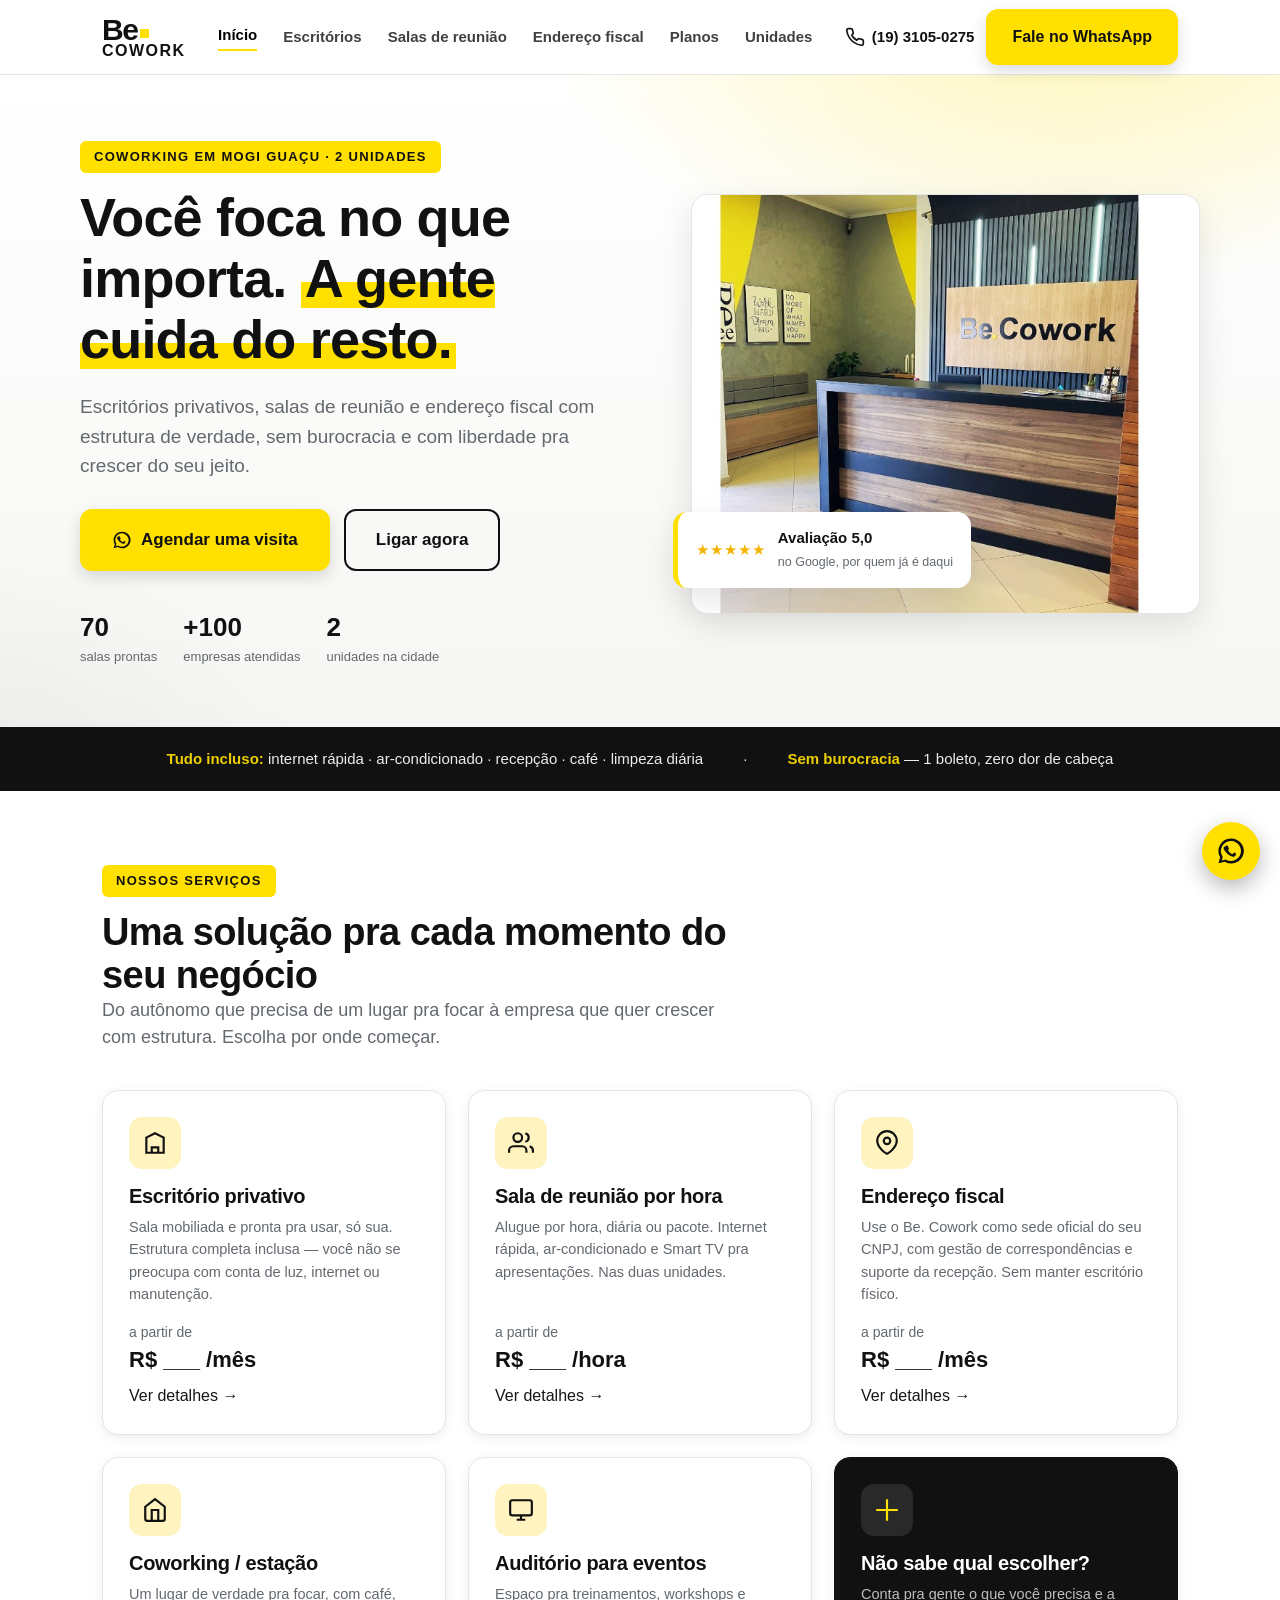
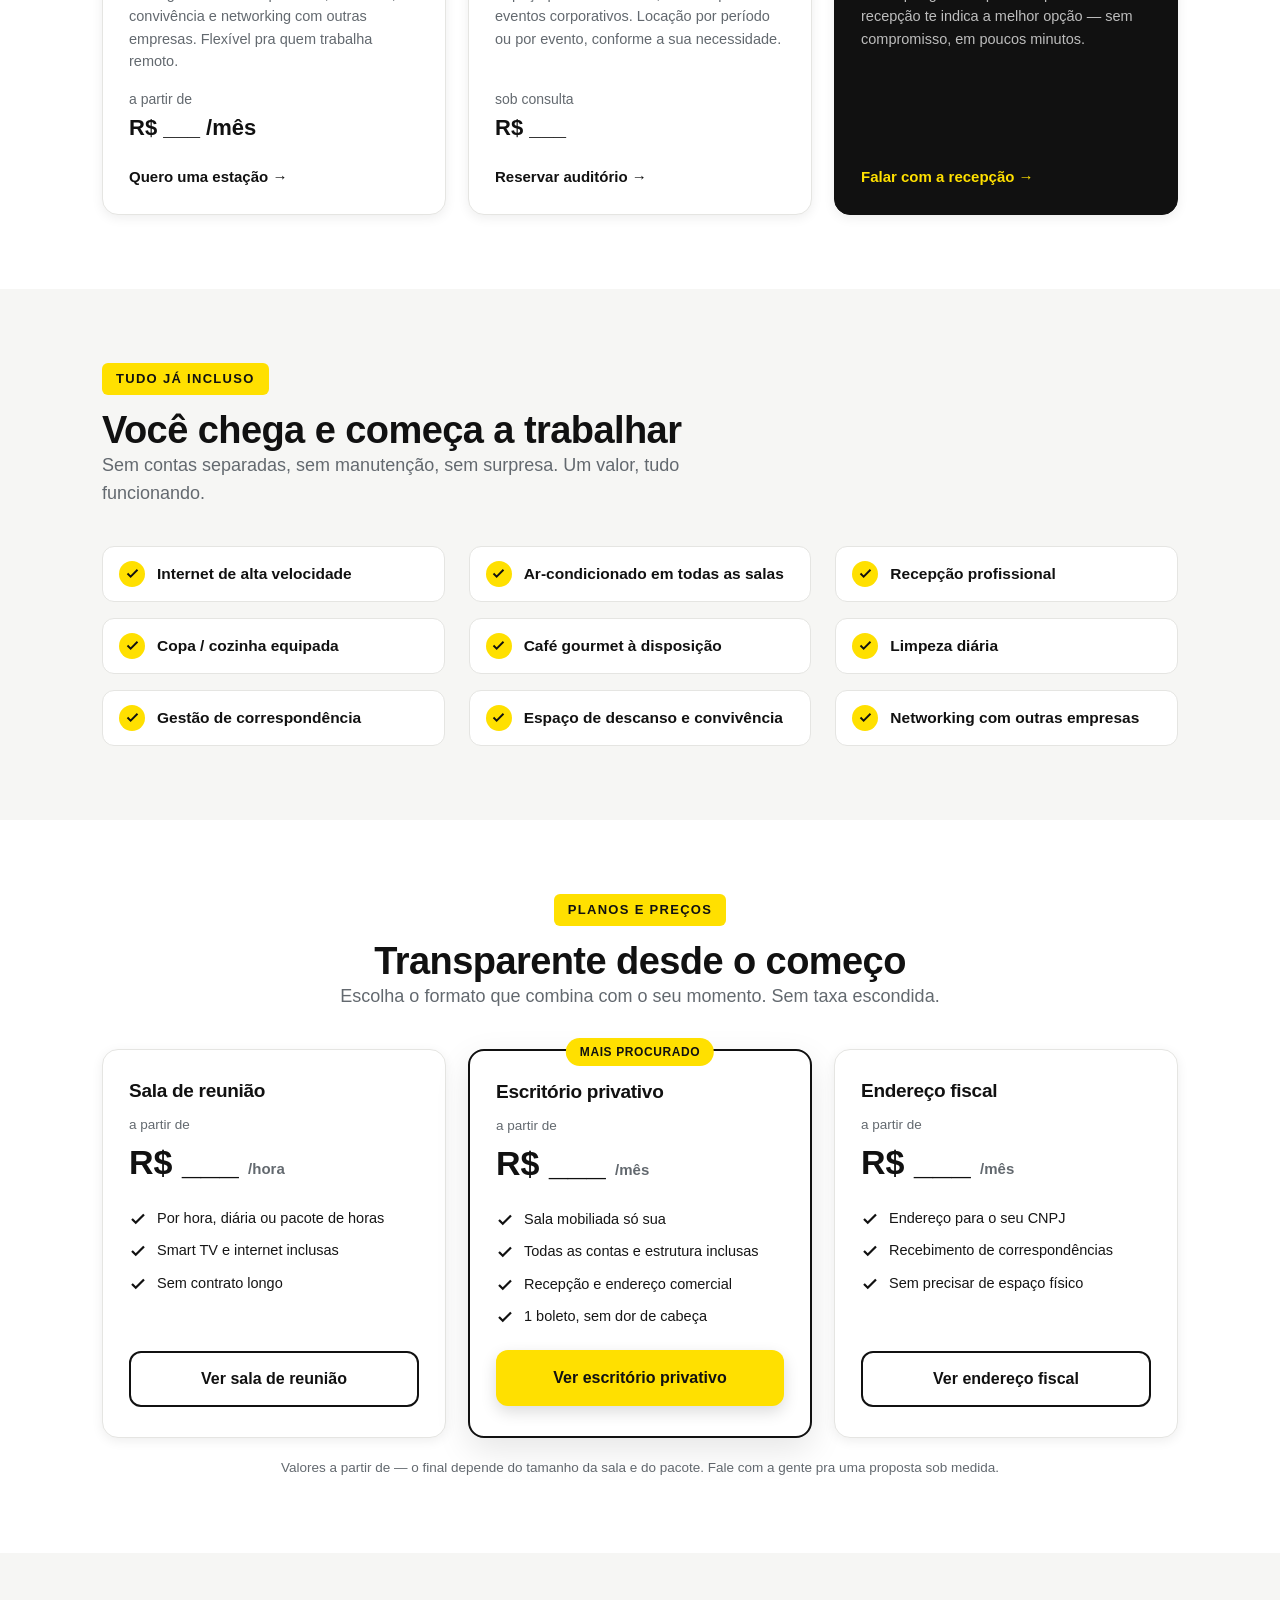
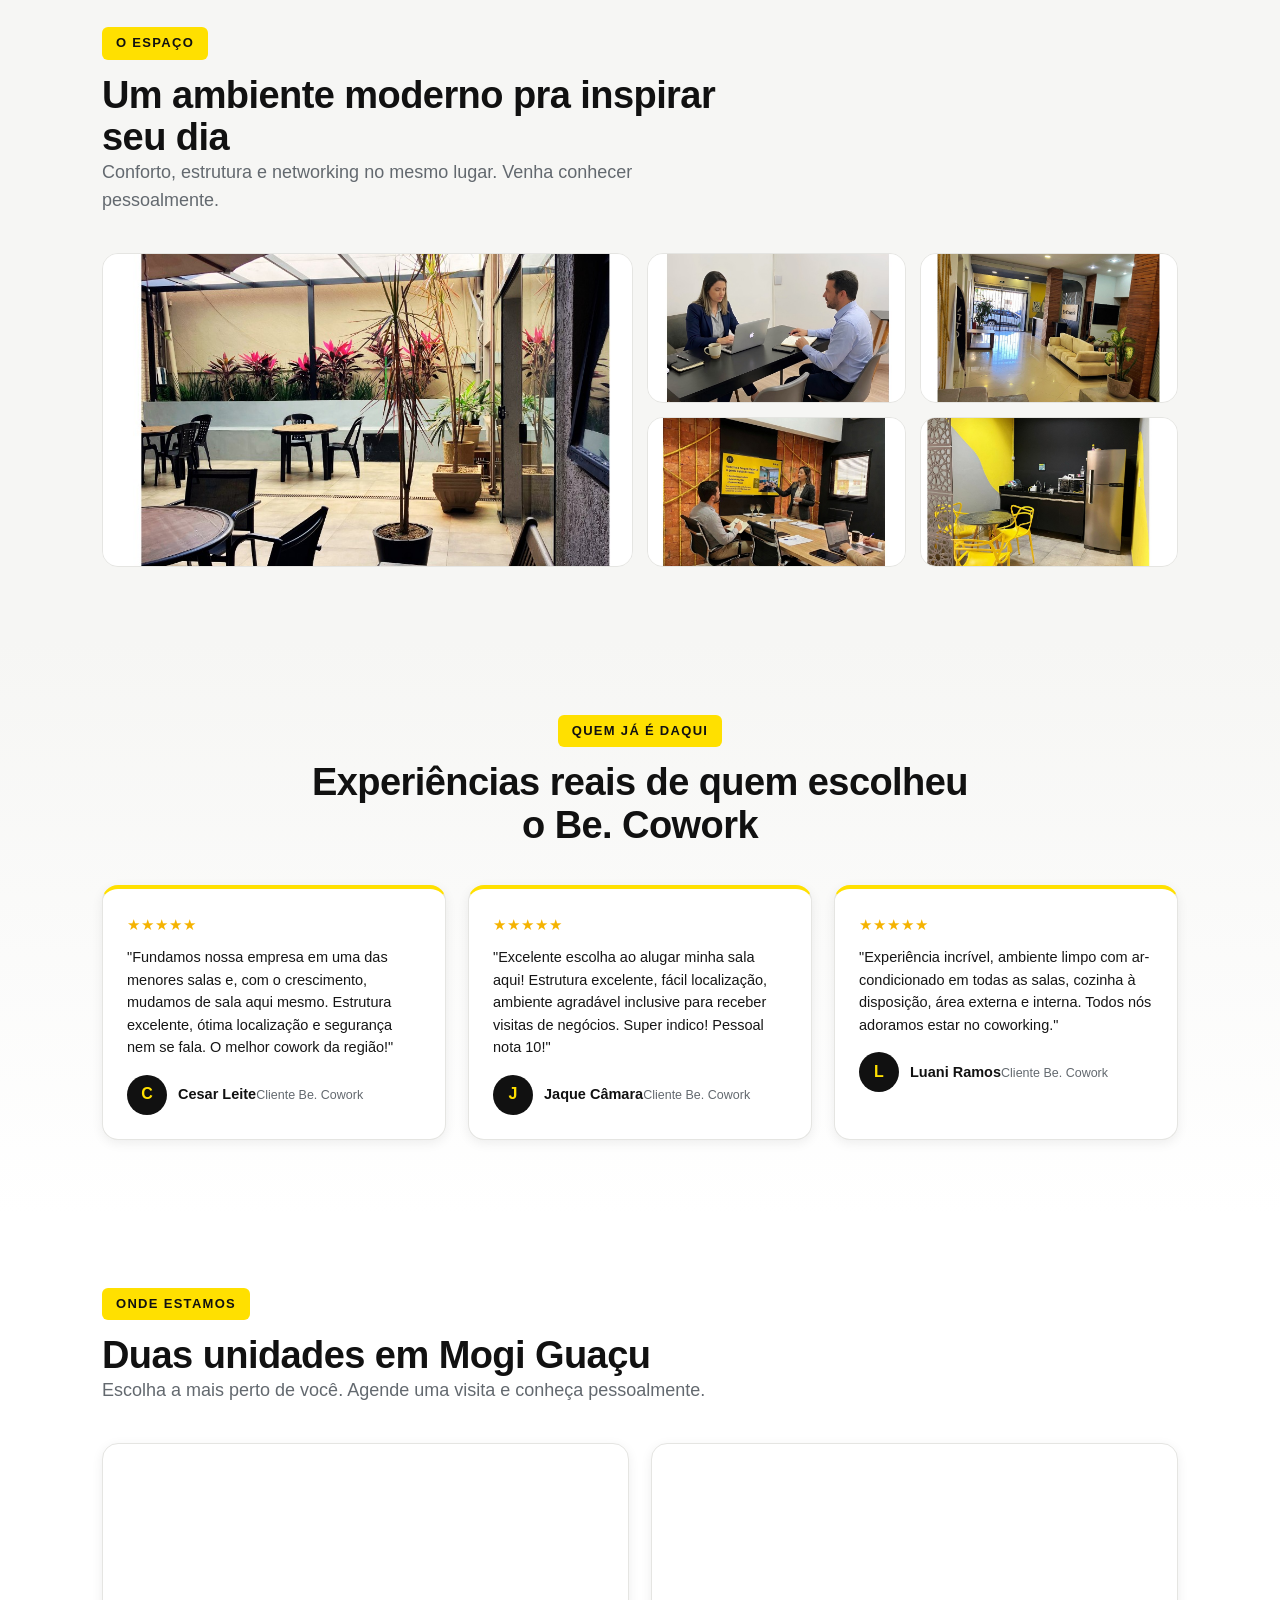
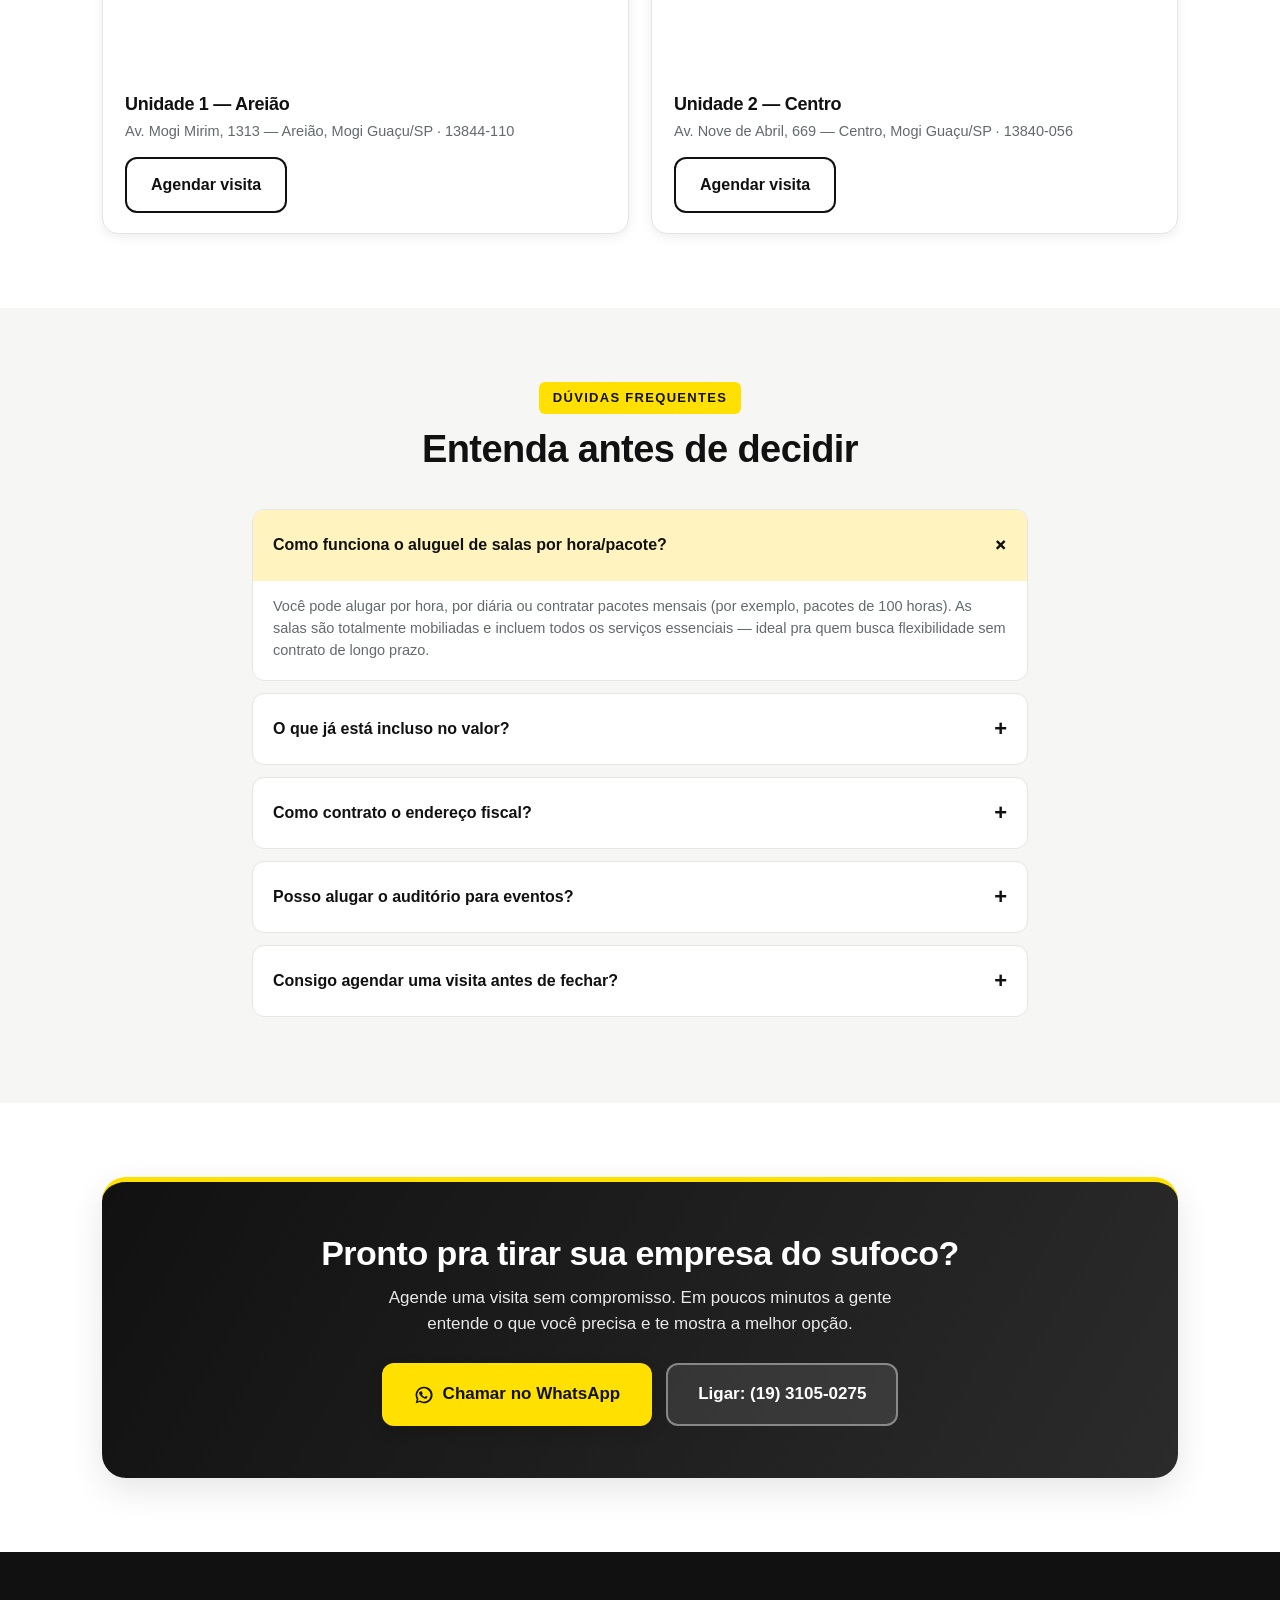
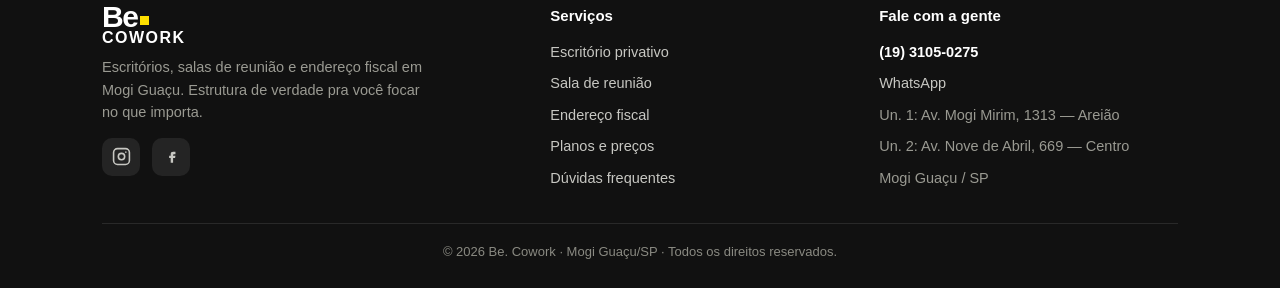
==== commit 8ab0822a: "Add fotos reais nos placeholders do site Be. Cowork. Substitui os blocos .ph do hero e da galeria pe" ====
--- a/index.html
+++ b/index.html
@@ -62,7 +62,7 @@
       </div>
     </div>
     <div class="hero-visual">
-      <div class="ph" role="img" aria-label="Foto do espaço">[ FOTO PRINCIPAL: recepção ou área de convivência da Unidade 1 — imagem larga, WebP ]</div>
+      <div class="ph"><img src="images/foto-principal.png" alt="Recepção Be. Cowork — Unidade 1" width="800" height="600" loading="eager"></div>
       <div class="hero-badge">
         <div class="stars">★★★★★</div>
         <div><b>Avaliação 5,0</b><span>no Google, por quem já é daqui</span></div>
@@ -214,11 +214,11 @@
       <p class="lead">Conforto, estrutura e networking no mesmo lugar. Venha conhecer pessoalmente.</p>
     </div>
     <div class="gal">
-      <div class="ph big" role="img" aria-label="Foto">[ FOTO: área de convivência ]</div>
-      <div class="ph" role="img" aria-label="Foto">[ sala privativa ]</div>
-      <div class="ph" role="img" aria-label="Foto">[ recepção ]</div>
-      <div class="ph" role="img" aria-label="Foto">[ sala de reunião ]</div>
-      <div class="ph" role="img" aria-label="Foto">[ café / copa ]</div>
+      <div class="ph big"><img src="images/area-de-convivencia.png" alt="Área de convivência Be. Cowork" width="800" height="600" loading="lazy"></div>
+      <div class="ph"><img src="images/sala-privativa.png" alt="Sala privativa Be. Cowork" width="600" height="400" loading="lazy"></div>
+      <div class="ph"><img src="images/recepcao.png" alt="Recepção Be. Cowork" width="600" height="400" loading="lazy"></div>
+      <div class="ph"><img src="images/sala-de-reuniao.png" alt="Sala de reunião Be. Cowork" width="600" height="400" loading="lazy"></div>
+      <div class="ph"><img src="images/copa-cozinha.png" alt="Copa e cozinha Be. Cowork" width="600" height="400" loading="lazy"></div>
     </div>
   </div>
 </section>
--- a/styles.css
+++ b/styles.css
@@ -73,7 +73,9 @@
 .hero-visual{position:relative;}
 .ph{background:repeating-linear-gradient(45deg,#f0f0ec,#f0f0ec 12px,#ebebe7 12px,#ebebe7 24px);
   border:1px dashed #c9c9c2;border-radius:var(--radius);display:flex;align-items:center;justify-content:center;
-  color:#8a8a80;font-size:13px;text-align:center;padding:16px;font-weight:600;}
+  color:#8a8a80;font-size:13px;text-align:center;padding:16px;font-weight:600;overflow:hidden;}
+.ph:has(img){padding:0;border-style:solid;border-color:var(--line);background:#e8e8e4;color:transparent;}
+.ph img{width:100%;height:100%;object-fit:cover;}
 .hero-visual .ph{height:420px;box-shadow:var(--shadow);}
 .hero-badge{position:absolute;left:-18px;bottom:26px;background:#fff;border-radius:14px;box-shadow:var(--shadow);
   padding:14px 18px;display:flex;align-items:center;gap:12px;border-left:5px solid var(--yellow);}
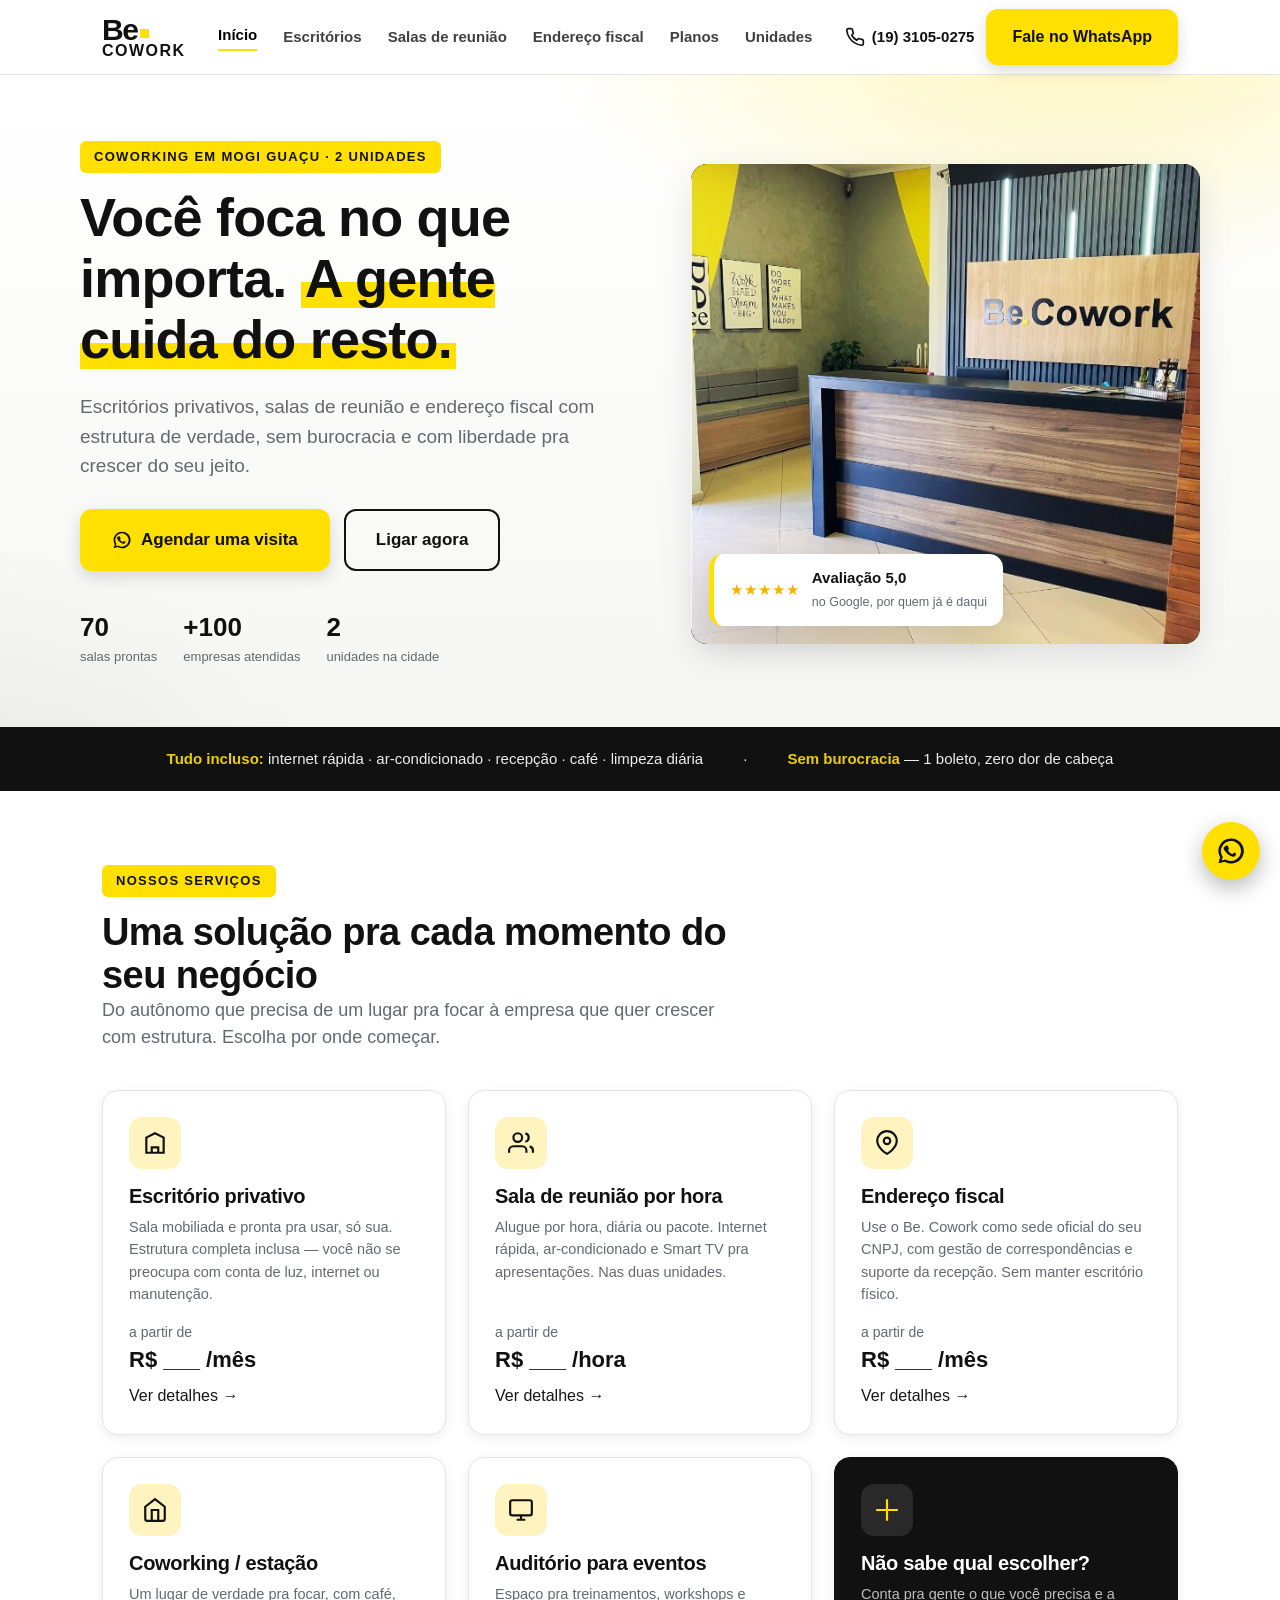
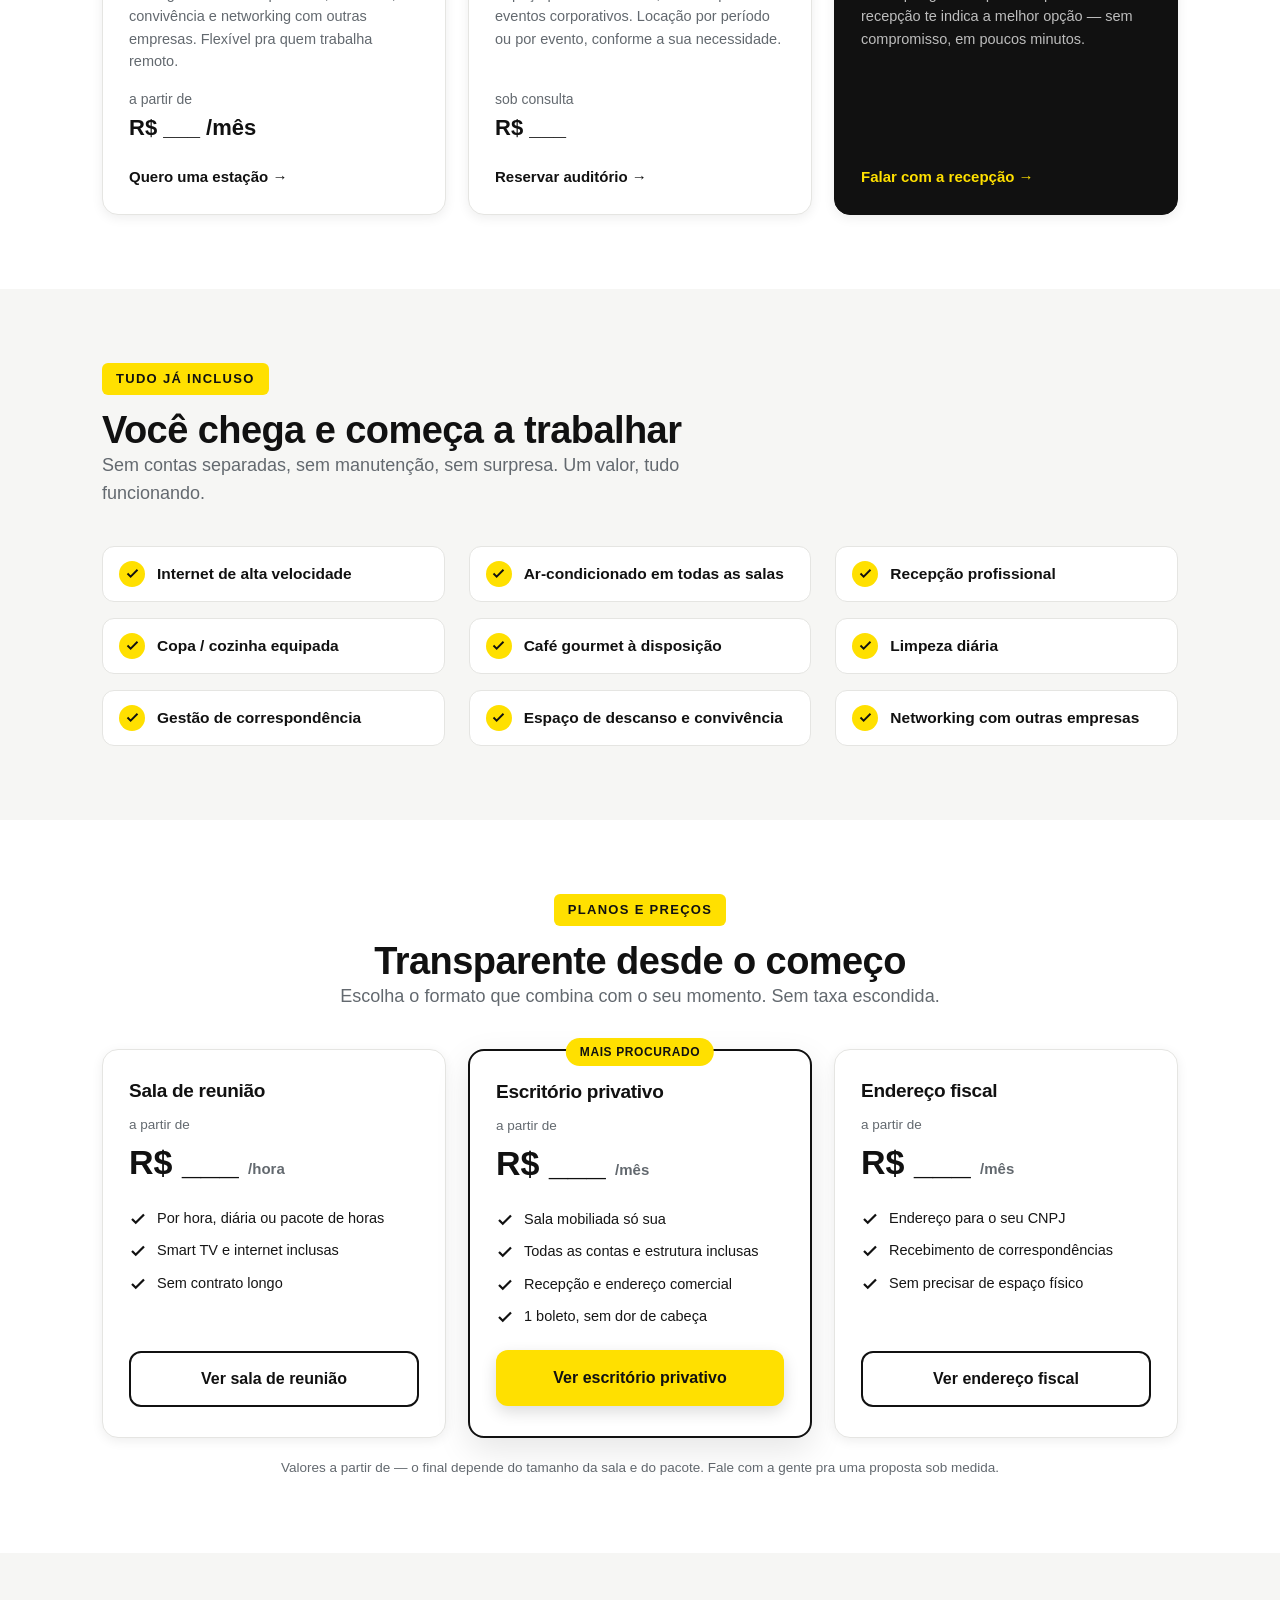
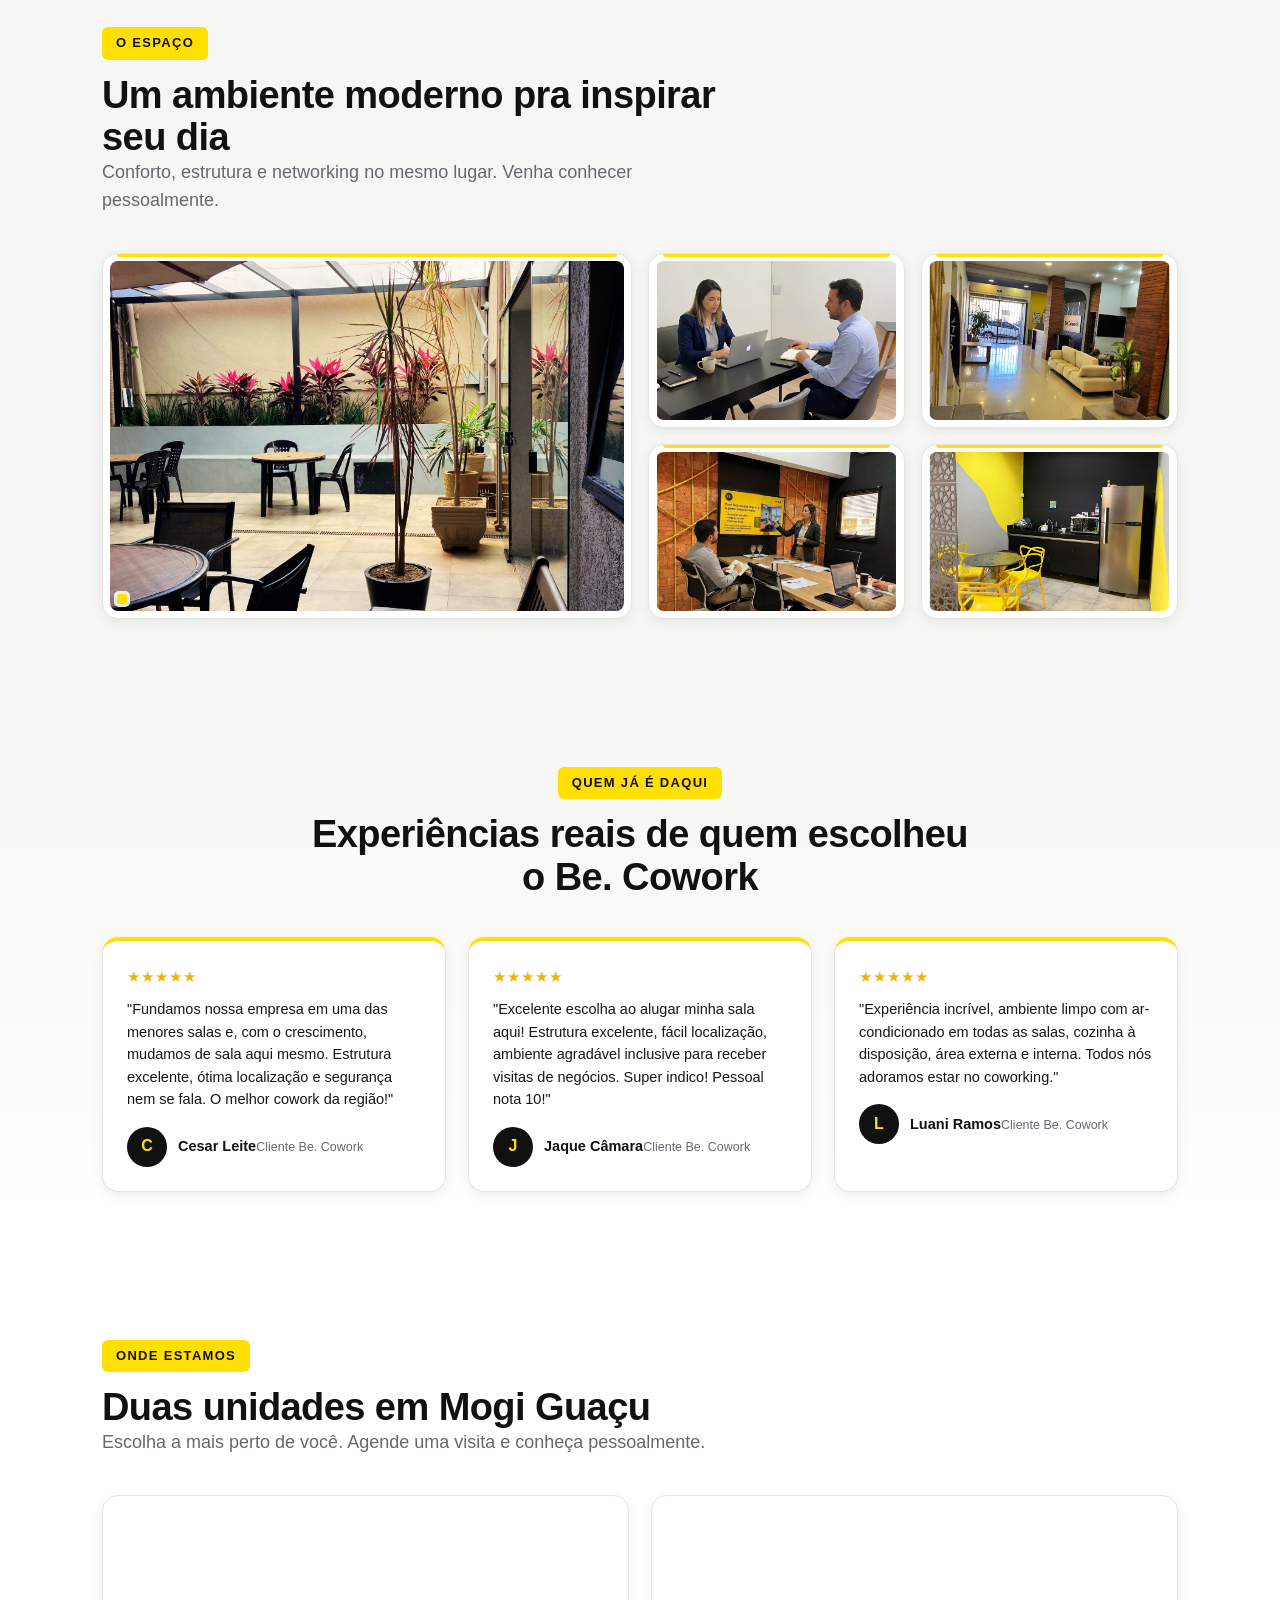
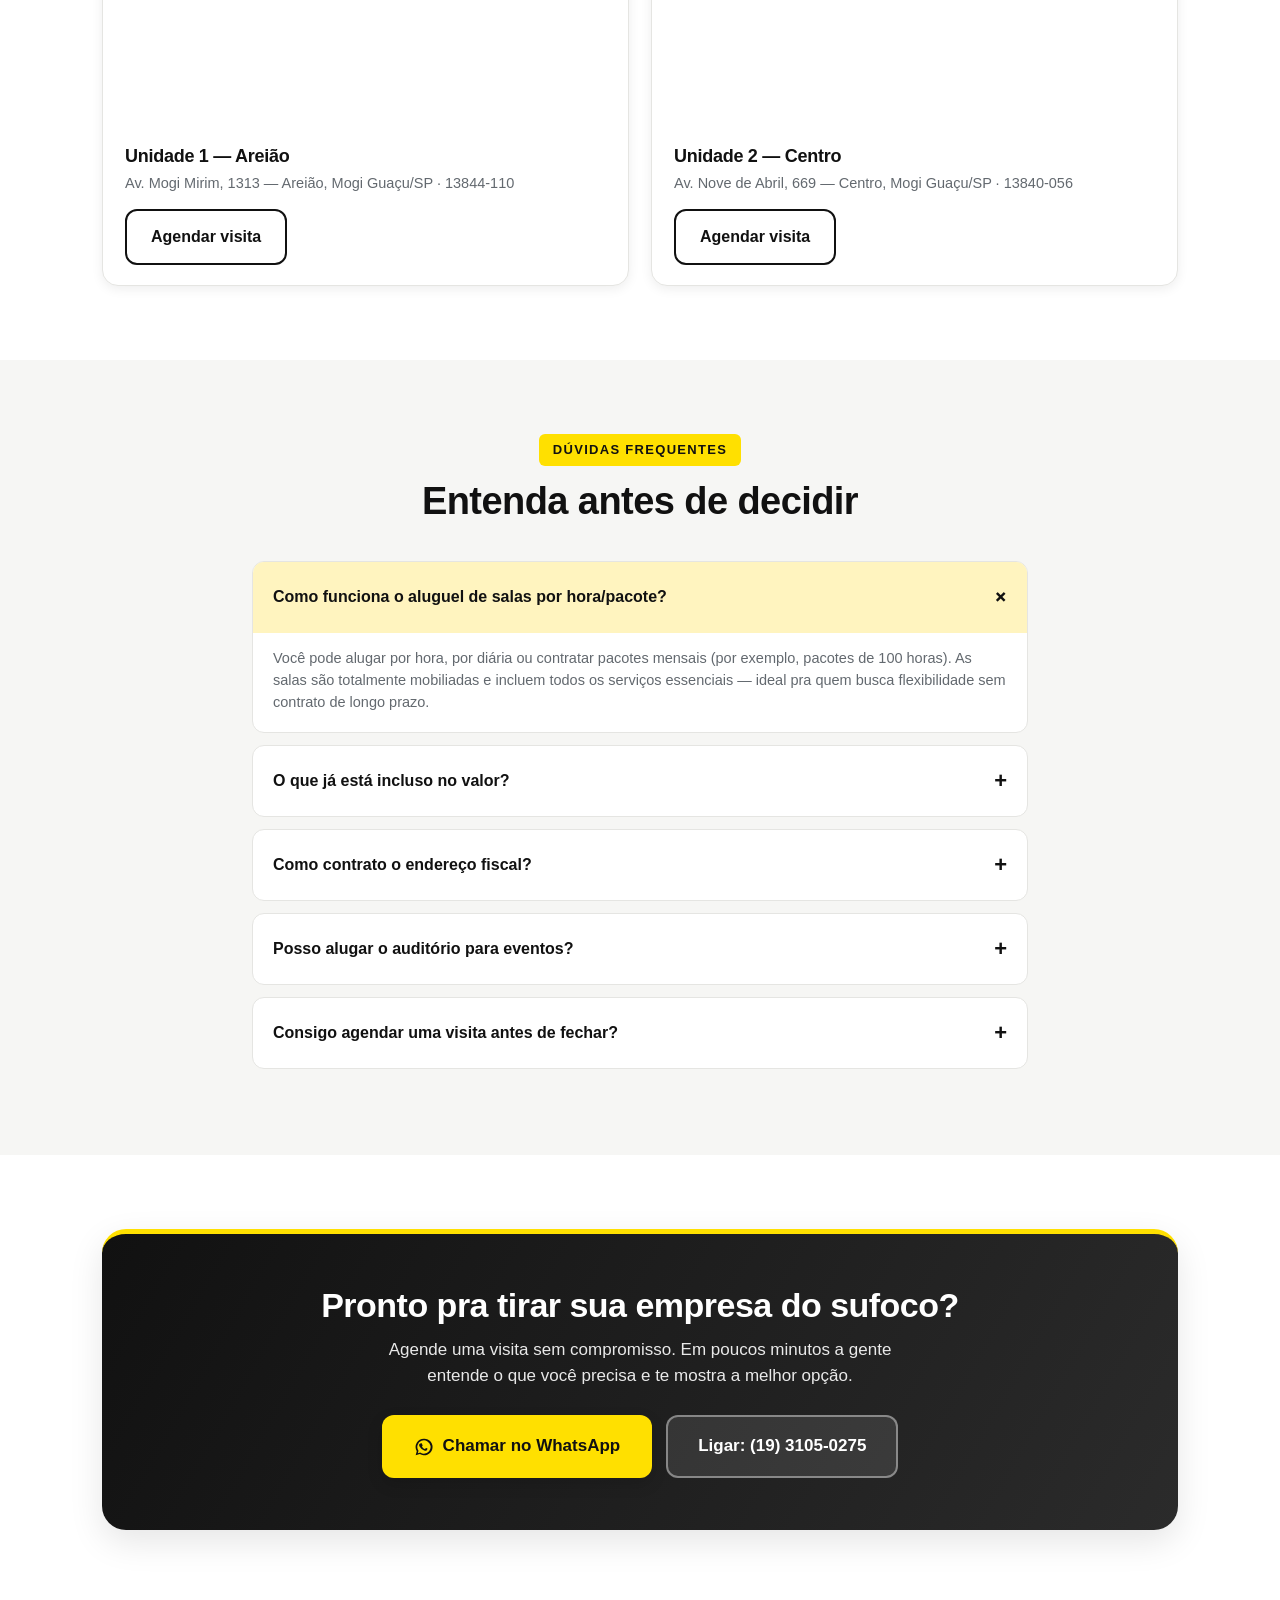
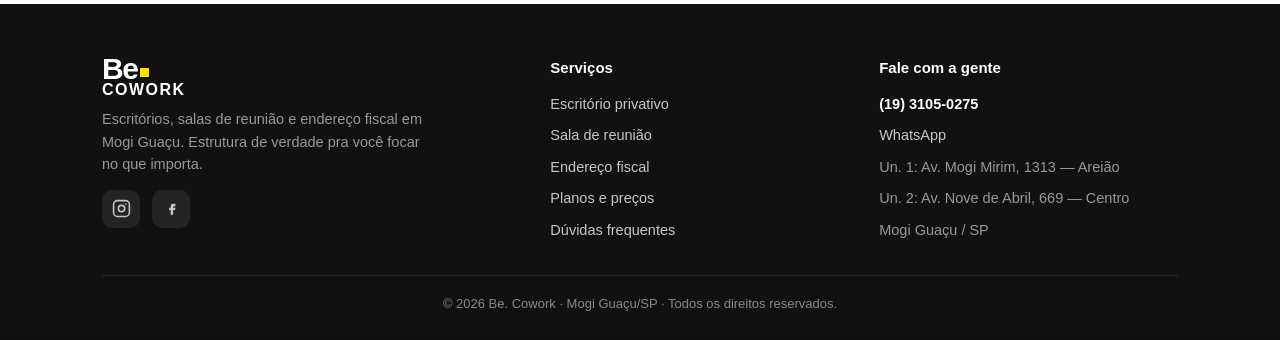
==== commit 7f637b41: "Ajusta hero pra foto da recepcao e remove padding branco das imagens. Molde quadrado, badge por dent" ====
--- a/index.html
+++ b/index.html
@@ -62,7 +62,7 @@
       </div>
     </div>
     <div class="hero-visual">
-      <div class="ph"><img src="images/foto-principal.png" alt="Recepção Be. Cowork — Unidade 1" width="800" height="600" loading="eager"></div>
+      <div class="ph"><img src="images/foto-principal.png" alt="Recepção Be. Cowork — Unidade 1" width="580" height="574" loading="eager"></div>
       <div class="hero-badge">
         <div class="stars">★★★★★</div>
         <div><b>Avaliação 5,0</b><span>no Google, por quem já é daqui</span></div>
--- a/styles.css
+++ b/styles.css
@@ -73,12 +73,15 @@
 .hero-visual{position:relative;}
 .ph{background:repeating-linear-gradient(45deg,#f0f0ec,#f0f0ec 12px,#ebebe7 12px,#ebebe7 24px);
   border:1px dashed #c9c9c2;border-radius:var(--radius);display:flex;align-items:center;justify-content:center;
-  color:#8a8a80;font-size:13px;text-align:center;padding:16px;font-weight:600;overflow:hidden;}
-.ph:has(img){padding:0;border-style:solid;border-color:var(--line);background:#e8e8e4;color:transparent;}
-.ph img{width:100%;height:100%;object-fit:cover;}
-.hero-visual .ph{height:420px;box-shadow:var(--shadow);}
-.hero-badge{position:absolute;left:-18px;bottom:26px;background:#fff;border-radius:14px;box-shadow:var(--shadow);
-  padding:14px 18px;display:flex;align-items:center;gap:12px;border-left:5px solid var(--yellow);}
+  color:#8a8a80;font-size:13px;text-align:center;padding:16px;font-weight:600;overflow:hidden;position:relative;}
+.ph:has(img){padding:0;border:1px solid var(--line);background:#fff;color:transparent;box-shadow:var(--shadow-sm);}
+.ph img{position:absolute;inset:7px;width:calc(100% - 14px);height:calc(100% - 14px);max-width:none;
+  border-radius:calc(var(--radius) - 8px);object-fit:cover;object-position:center;}
+.hero-visual .ph{width:100%;aspect-ratio:1 / 1;height:auto;max-height:480px;box-shadow:var(--shadow);}
+.hero-visual .ph:has(img){border:0;background:#111;box-shadow:var(--shadow);}
+.hero-visual .ph img{inset:0;width:100%;height:100%;border-radius:var(--radius);object-fit:cover;object-position:center;}
+.hero-badge{position:absolute;left:18px;bottom:18px;background:#fff;border-radius:14px;box-shadow:var(--shadow);
+  padding:12px 16px;display:flex;align-items:center;gap:12px;border-left:5px solid var(--yellow);z-index:2;}
 .hero-badge .stars{color:var(--star);font-size:15px;letter-spacing:1px;}
 .hero-badge b{display:block;font-size:15px;color:#111;} .hero-badge span{font-size:12.5px;color:var(--muted);}
 
@@ -148,8 +151,14 @@
 .price-note{text-align:center;color:var(--muted);font-size:13.5px;margin-top:20px;}
 
 /* Gallery */
-.gal{display:grid;grid-template-columns:repeat(4,1fr);grid-auto-rows:150px;gap:14px;}
-.gal .ph{height:100%;} .gal .big{grid-column:span 2;grid-row:span 2;}
+.gal{display:grid;grid-template-columns:repeat(4,1fr);grid-auto-rows:175px;gap:16px;}
+.gal .ph{height:100%;transition:transform .2s ease,box-shadow .2s ease;}
+.gal .ph:has(img):hover{transform:translateY(-4px);box-shadow:var(--shadow);}
+.gal .big{grid-column:span 2;grid-row:span 2;}
+.gal .ph:has(img)::before{content:"";position:absolute;top:0;left:14px;right:14px;height:3px;z-index:2;
+  background:var(--yellow);border-radius:0 0 3px 3px;opacity:.95;}
+.gal .big:has(img)::after{content:"";position:absolute;bottom:14px;left:14px;z-index:2;
+  width:10px;height:10px;background:var(--yellow);border-radius:2px;box-shadow:0 0 0 3px rgba(255,255,255,.85);}
 
 /* Testimonials */
 .tst{background:linear-gradient(180deg,var(--soft),#fff);}
@@ -210,7 +219,7 @@
 
 @media(max-width:900px){
   .hero-grid,.split{grid-template-columns:1fr;gap:30px;padding:44px 0;}
-  .split.rev .txt{order:0;} .split .ph,.hero-visual .ph{height:280px;}
+  .split.rev .txt{order:0;} .split .ph{height:280px;} .hero-visual .ph{max-height:360px;}
   .g3,.plans,.feat-list{grid-template-columns:1fr;}
   footer .fgrid{grid-template-columns:1fr;}
   .gal{grid-template-columns:repeat(2,1fr);} .gal .big{grid-column:span 2;grid-row:span 1;}
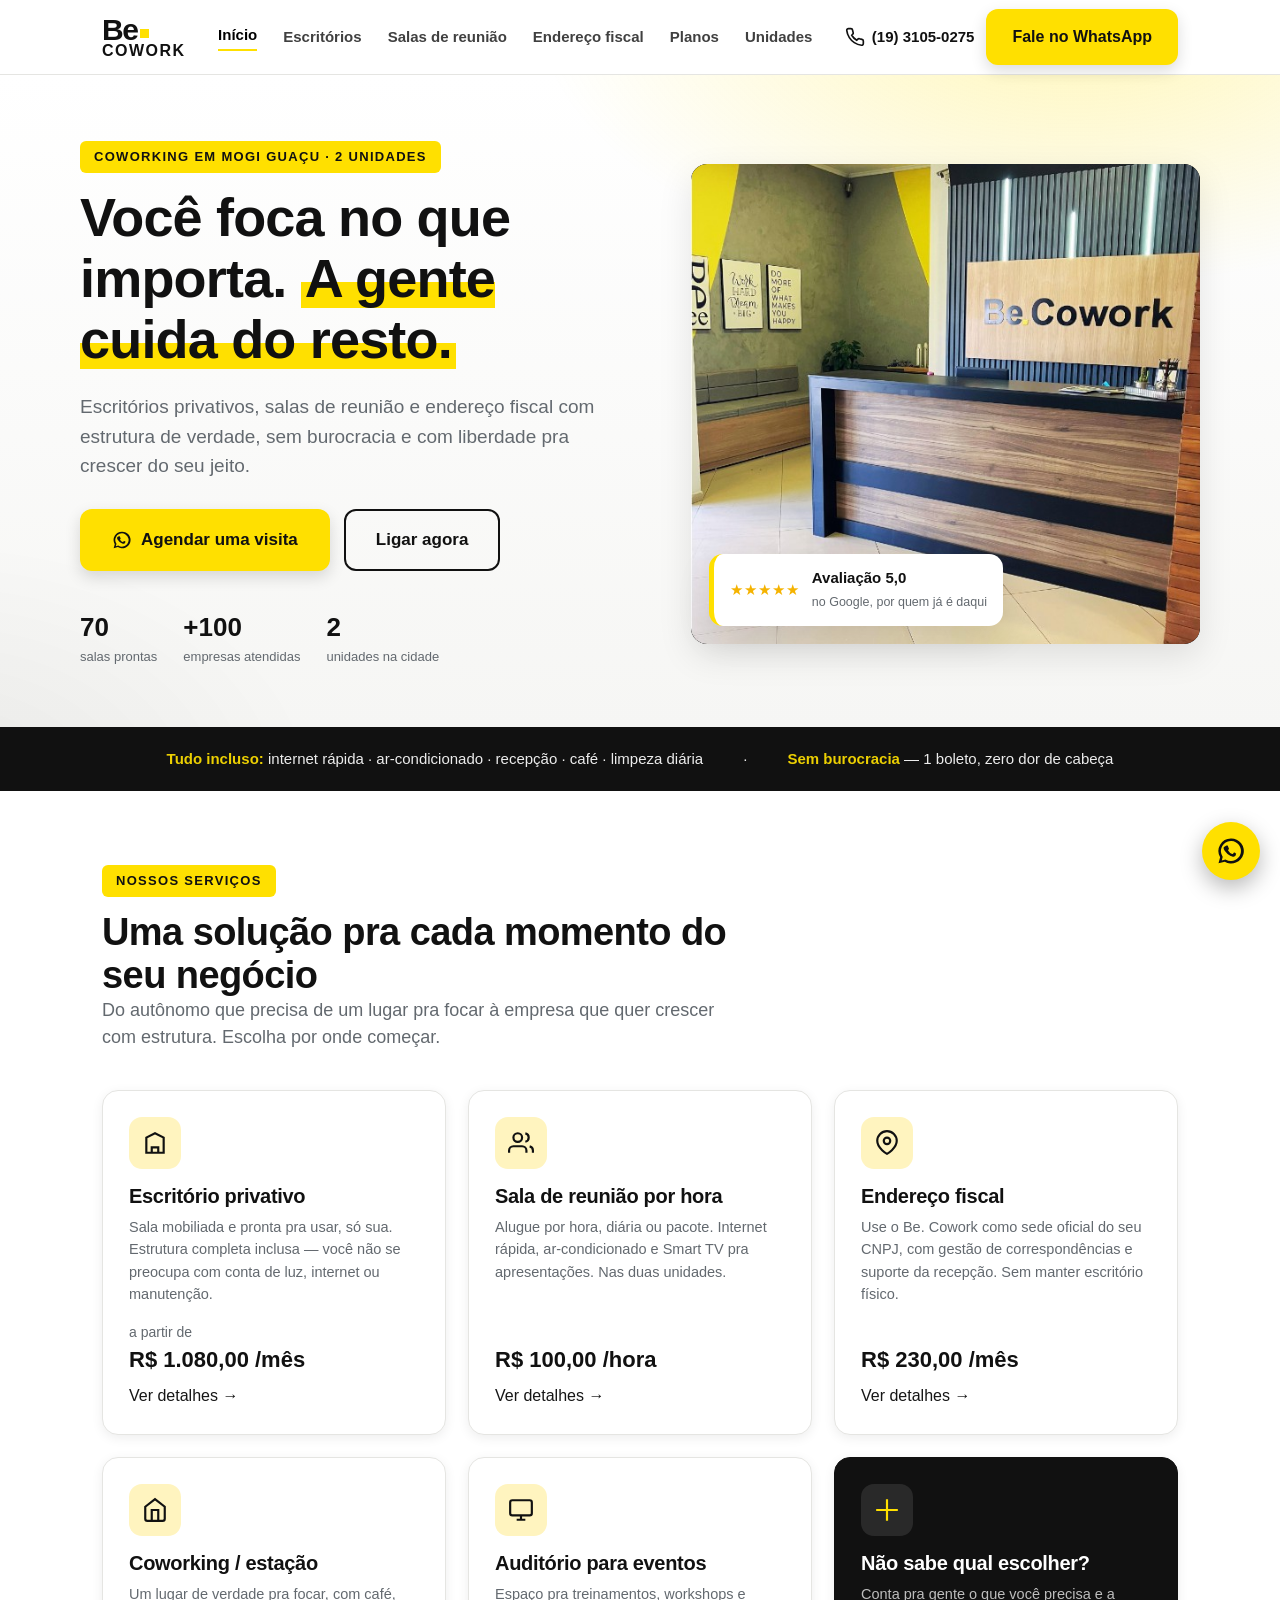
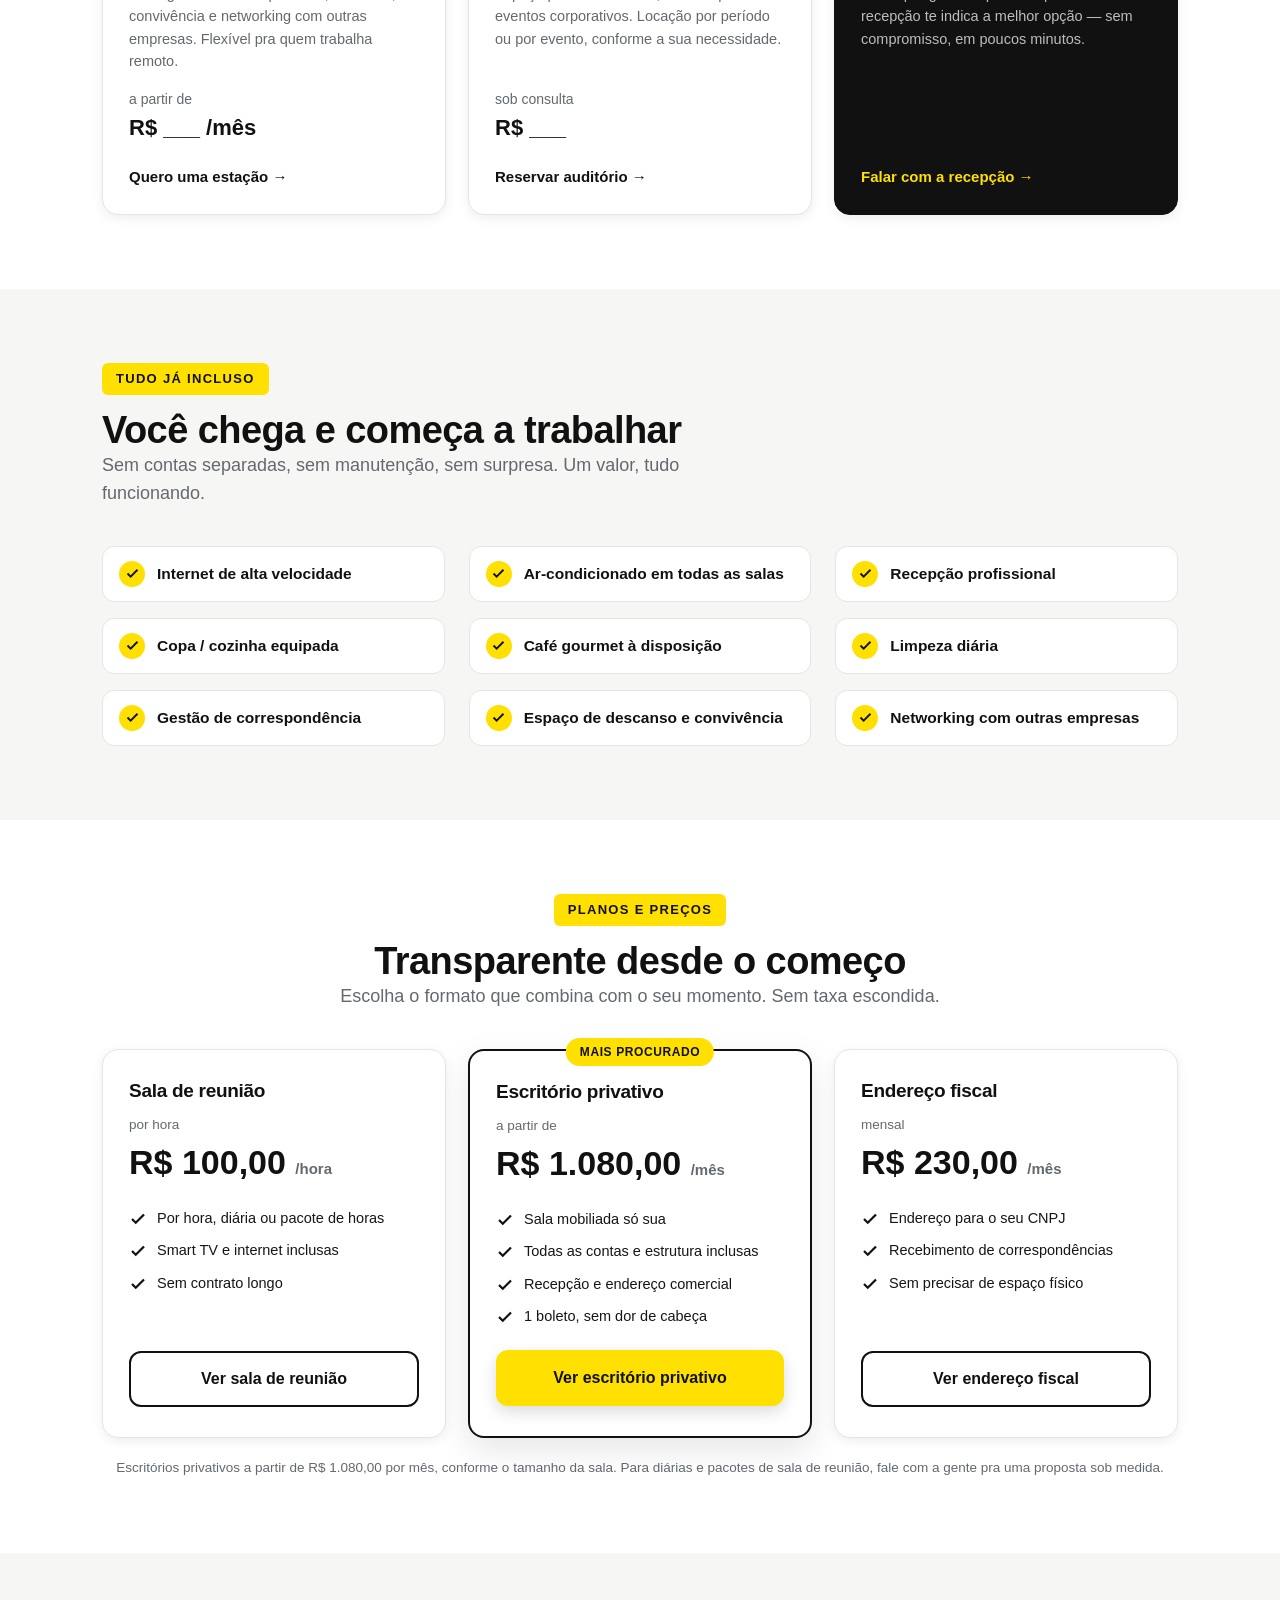
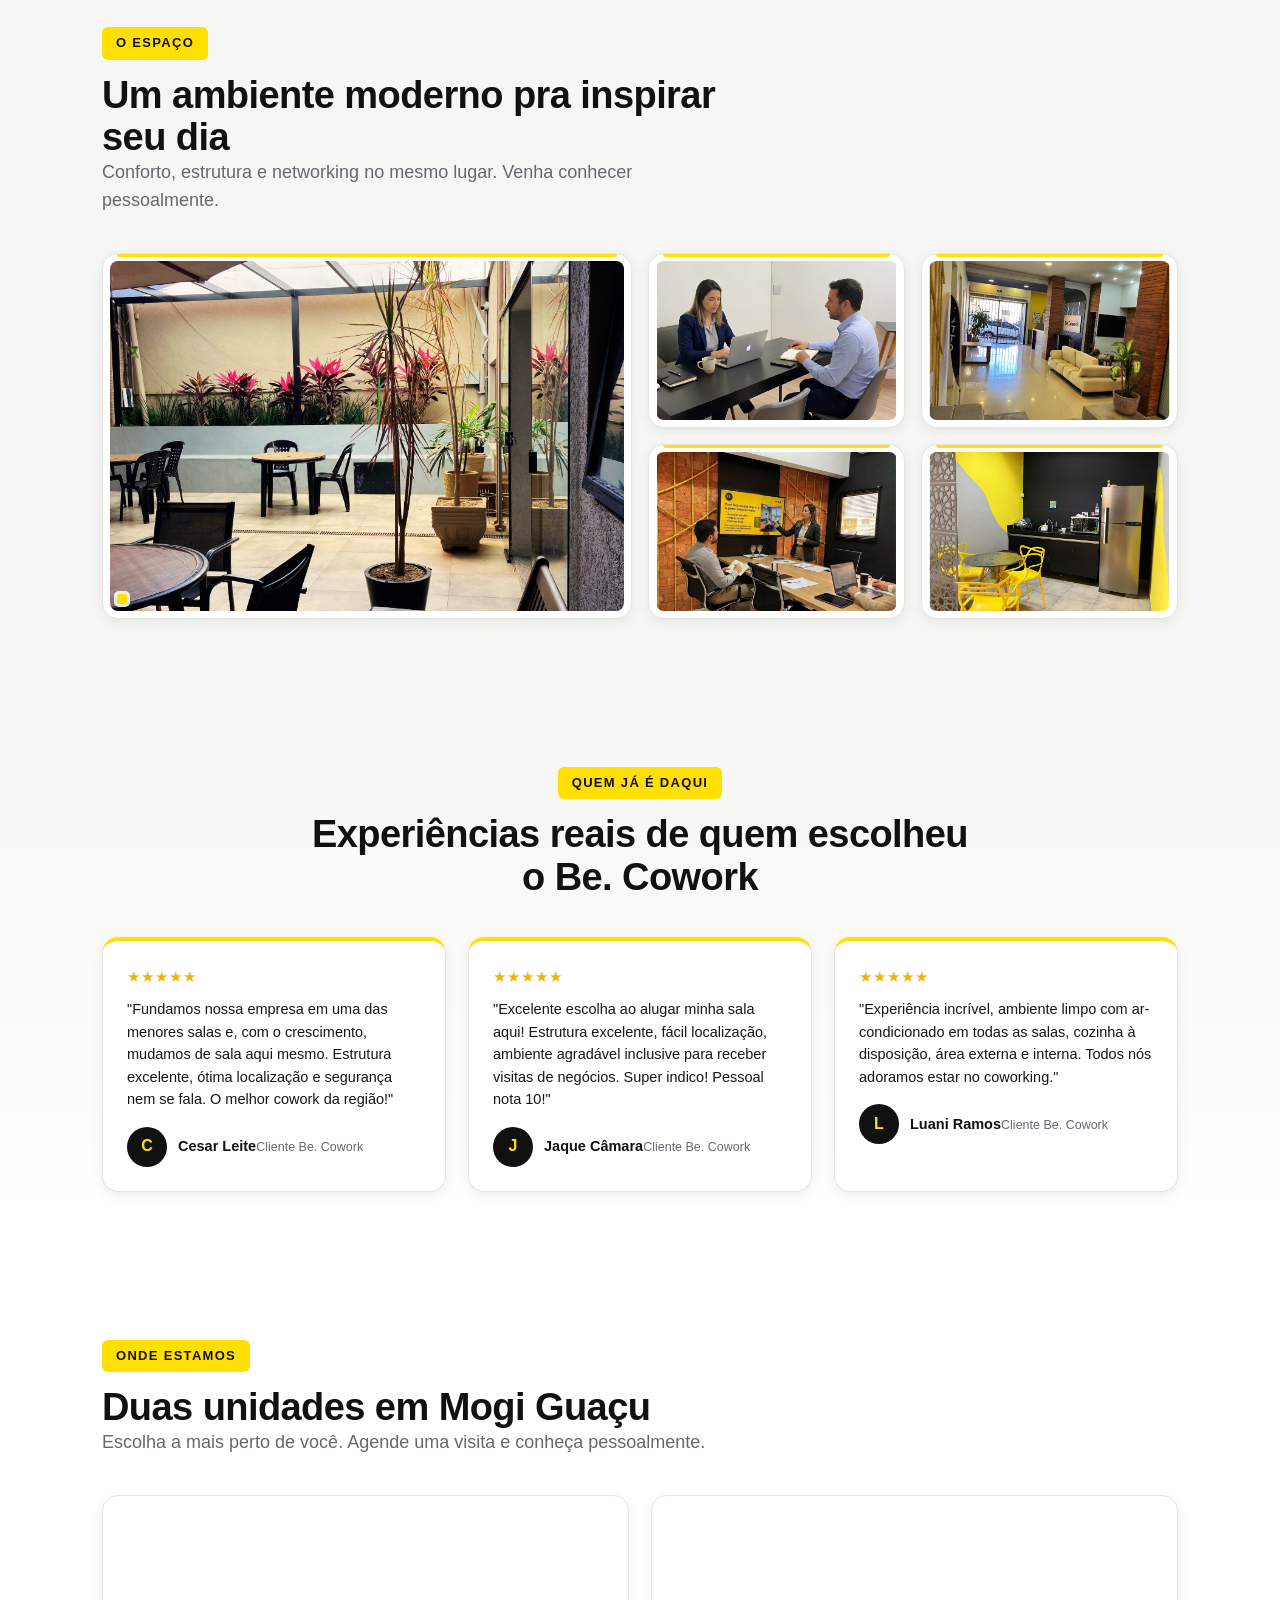
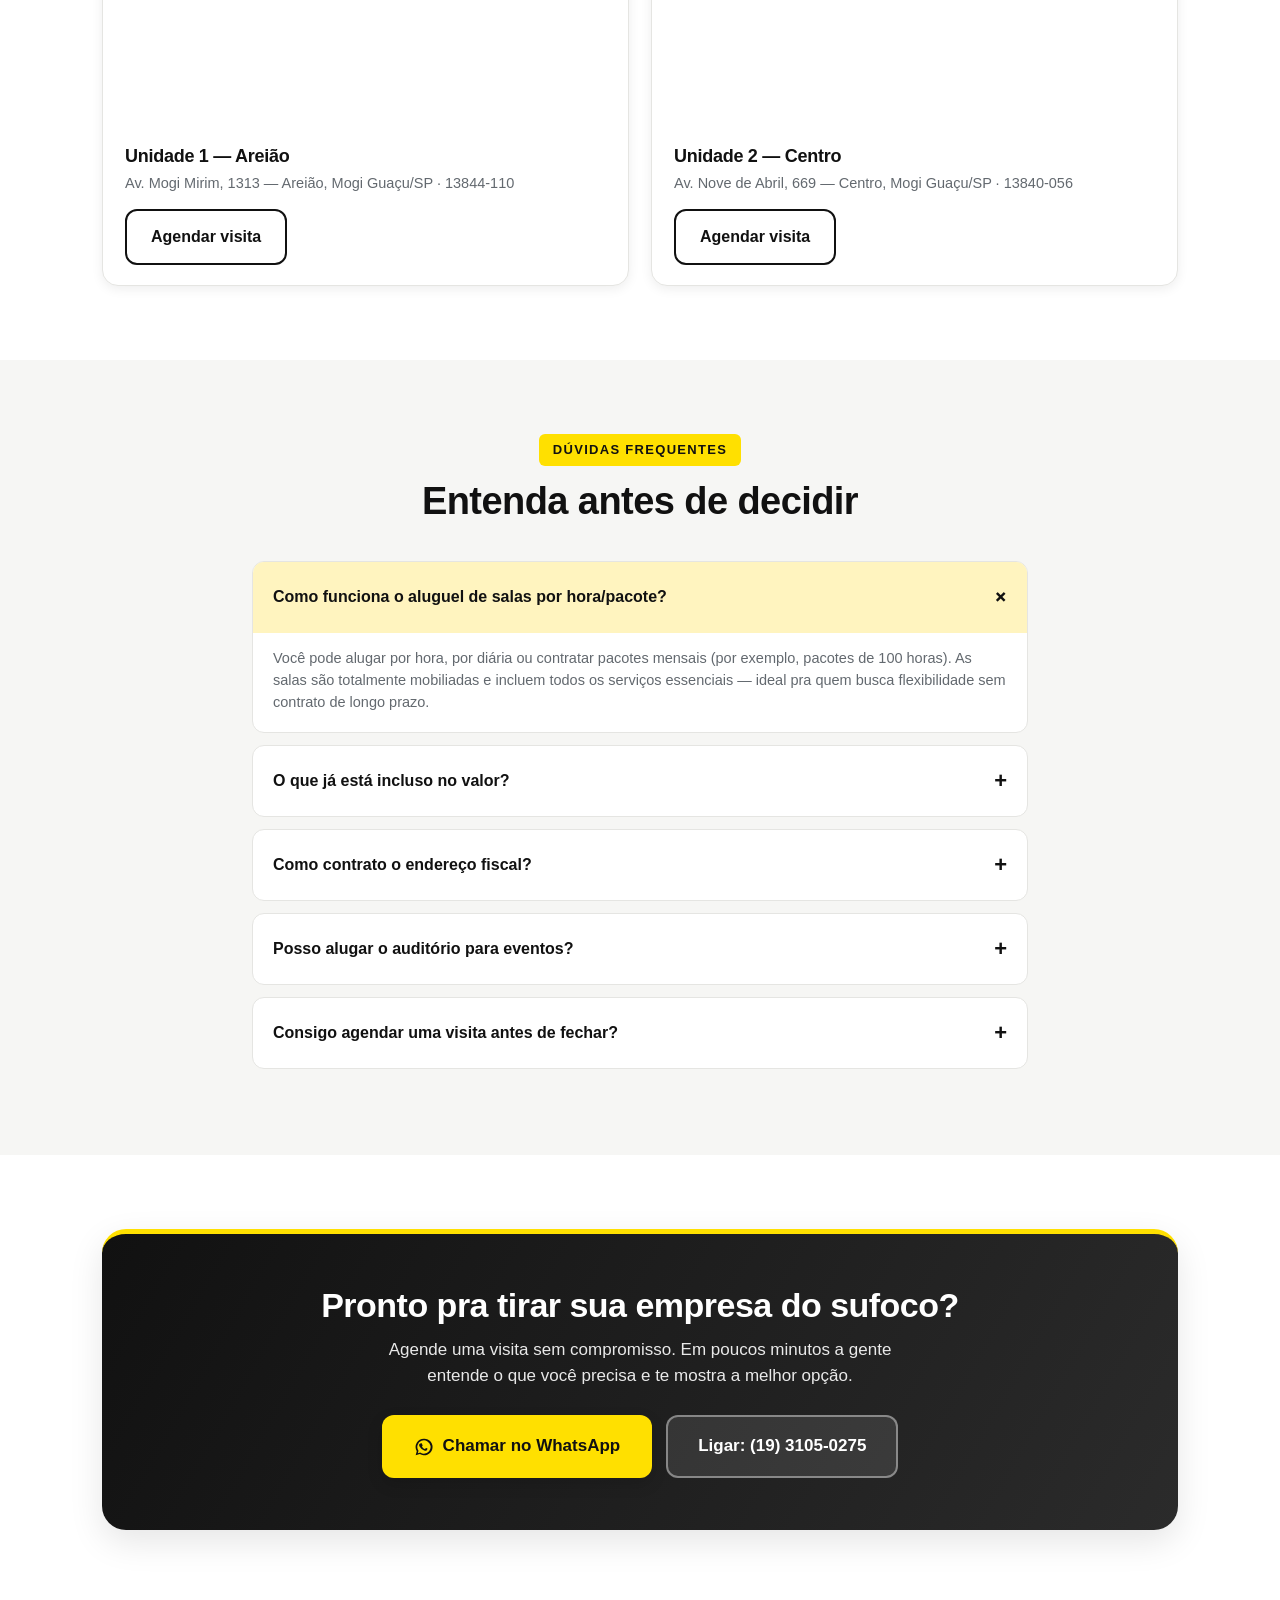
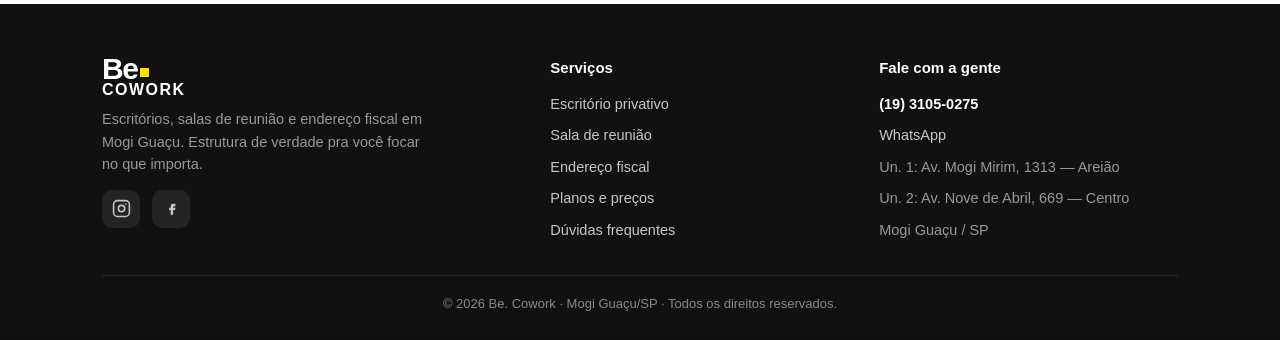
==== commit f40493fa: "Atualiza valores dos servicos Be. Cowork" ====
--- a/index.html
+++ b/index.html
@@ -93,21 +93,21 @@
         <div class="ic"><svg width="26" height="26" viewBox="0 0 24 24" fill="none" stroke="currentColor" stroke-width="2"><path d="M3 21h18M4 21V7l8-4 8 4v14M9 21v-5h6v5"/></svg></div>
         <h3>Escritório privativo</h3>
         <p>Sala mobiliada e pronta pra usar, só sua. Estrutura completa inclusa — você não se preocupa com conta de luz, internet ou manutenção.</p>
-        <div class="price">a partir de <b>R$ ___ /mês</b></div>
+        <div class="price">a partir de <b>R$ 1.080,00 /mês</b></div>
         <span class="more">Ver detalhes →</span>
       </a>
       <a class="svc" href="sala-de-reuniao.html" id="sala-reuniao">
         <div class="ic"><svg width="26" height="26" viewBox="0 0 24 24" fill="none" stroke="currentColor" stroke-width="2"><path d="M17 21v-2a4 4 0 0 0-4-4H5a4 4 0 0 0-4 4v2M9 11a4 4 0 1 0 0-8 4 4 0 0 0 0 8zM23 21v-2a4 4 0 0 0-3-3.9M16 3.1a4 4 0 0 1 0 7.8"/></svg></div>
         <h3>Sala de reunião por hora</h3>
         <p>Alugue por hora, diária ou pacote. Internet rápida, ar-condicionado e Smart TV pra apresentações. Nas duas unidades.</p>
-        <div class="price">a partir de <b>R$ ___ /hora</b></div>
+        <div class="price"><b>R$ 100,00 /hora</b></div>
         <span class="more">Ver detalhes →</span>
       </a>
       <a class="svc" href="endereco-fiscal.html" id="endereco-fiscal">
         <div class="ic"><svg width="26" height="26" viewBox="0 0 24 24" fill="none" stroke="currentColor" stroke-width="2"><path d="M21 10c0 7-9 12-9 12s-9-5-9-12a9 9 0 0 1 18 0z"/><circle cx="12" cy="10" r="3"/></svg></div>
         <h3>Endereço fiscal</h3>
         <p>Use o Be. Cowork como sede oficial do seu CNPJ, com gestão de correspondências e suporte da recepção. Sem manter escritório físico.</p>
-        <div class="price">a partir de <b>R$ ___ /mês</b></div>
+        <div class="price"><b>R$ 230,00 /mês</b></div>
         <span class="more">Ver detalhes →</span>
       </a>
       <div class="svc">
@@ -167,8 +167,8 @@
     <div class="plans">
       <div class="plan">
         <h3>Sala de reunião</h3>
-        <div class="from">a partir de</div>
-        <div class="val">R$ ___ <small>/hora</small></div>
+        <div class="from">por hora</div>
+        <div class="val">R$ 100,00 <small>/hora</small></div>
         <ul>
           <li><svg width="18" height="18" viewBox="0 0 24 24" fill="none" stroke="currentColor" stroke-width="3"><path d="M20 6L9 17l-5-5"/></svg>Por hora, diária ou pacote de horas</li>
           <li><svg width="18" height="18" viewBox="0 0 24 24" fill="none" stroke="currentColor" stroke-width="3"><path d="M20 6L9 17l-5-5"/></svg>Smart TV e internet inclusas</li>
@@ -180,7 +180,7 @@
         <div class="tagpop">Mais procurado</div>
         <h3>Escritório privativo</h3>
         <div class="from">a partir de</div>
-        <div class="val">R$ ___ <small>/mês</small></div>
+        <div class="val">R$ 1.080,00 <small>/mês</small></div>
         <ul>
           <li><svg width="18" height="18" viewBox="0 0 24 24" fill="none" stroke="currentColor" stroke-width="3"><path d="M20 6L9 17l-5-5"/></svg>Sala mobiliada só sua</li>
           <li><svg width="18" height="18" viewBox="0 0 24 24" fill="none" stroke="currentColor" stroke-width="3"><path d="M20 6L9 17l-5-5"/></svg>Todas as contas e estrutura inclusas</li>
@@ -191,8 +191,8 @@
       </div>
       <div class="plan">
         <h3>Endereço fiscal</h3>
-        <div class="from">a partir de</div>
-        <div class="val">R$ ___ <small>/mês</small></div>
+        <div class="from">mensal</div>
+        <div class="val">R$ 230,00 <small>/mês</small></div>
         <ul>
           <li><svg width="18" height="18" viewBox="0 0 24 24" fill="none" stroke="currentColor" stroke-width="3"><path d="M20 6L9 17l-5-5"/></svg>Endereço para o seu CNPJ</li>
           <li><svg width="18" height="18" viewBox="0 0 24 24" fill="none" stroke="currentColor" stroke-width="3"><path d="M20 6L9 17l-5-5"/></svg>Recebimento de correspondências</li>
@@ -201,7 +201,7 @@
         <a href="endereco-fiscal.html" class="btn btn-ghost">Ver endereço fiscal</a>
       </div>
     </div>
-    <p class="price-note">Valores a partir de — o final depende do tamanho da sala e do pacote. Fale com a gente pra uma proposta sob medida.</p>
+    <p class="price-note">Escritórios privativos a partir de R$ 1.080,00 por mês, conforme o tamanho da sala. Para diárias e pacotes de sala de reunião, fale com a gente pra uma proposta sob medida.</p>
   </div>
 </section>
 
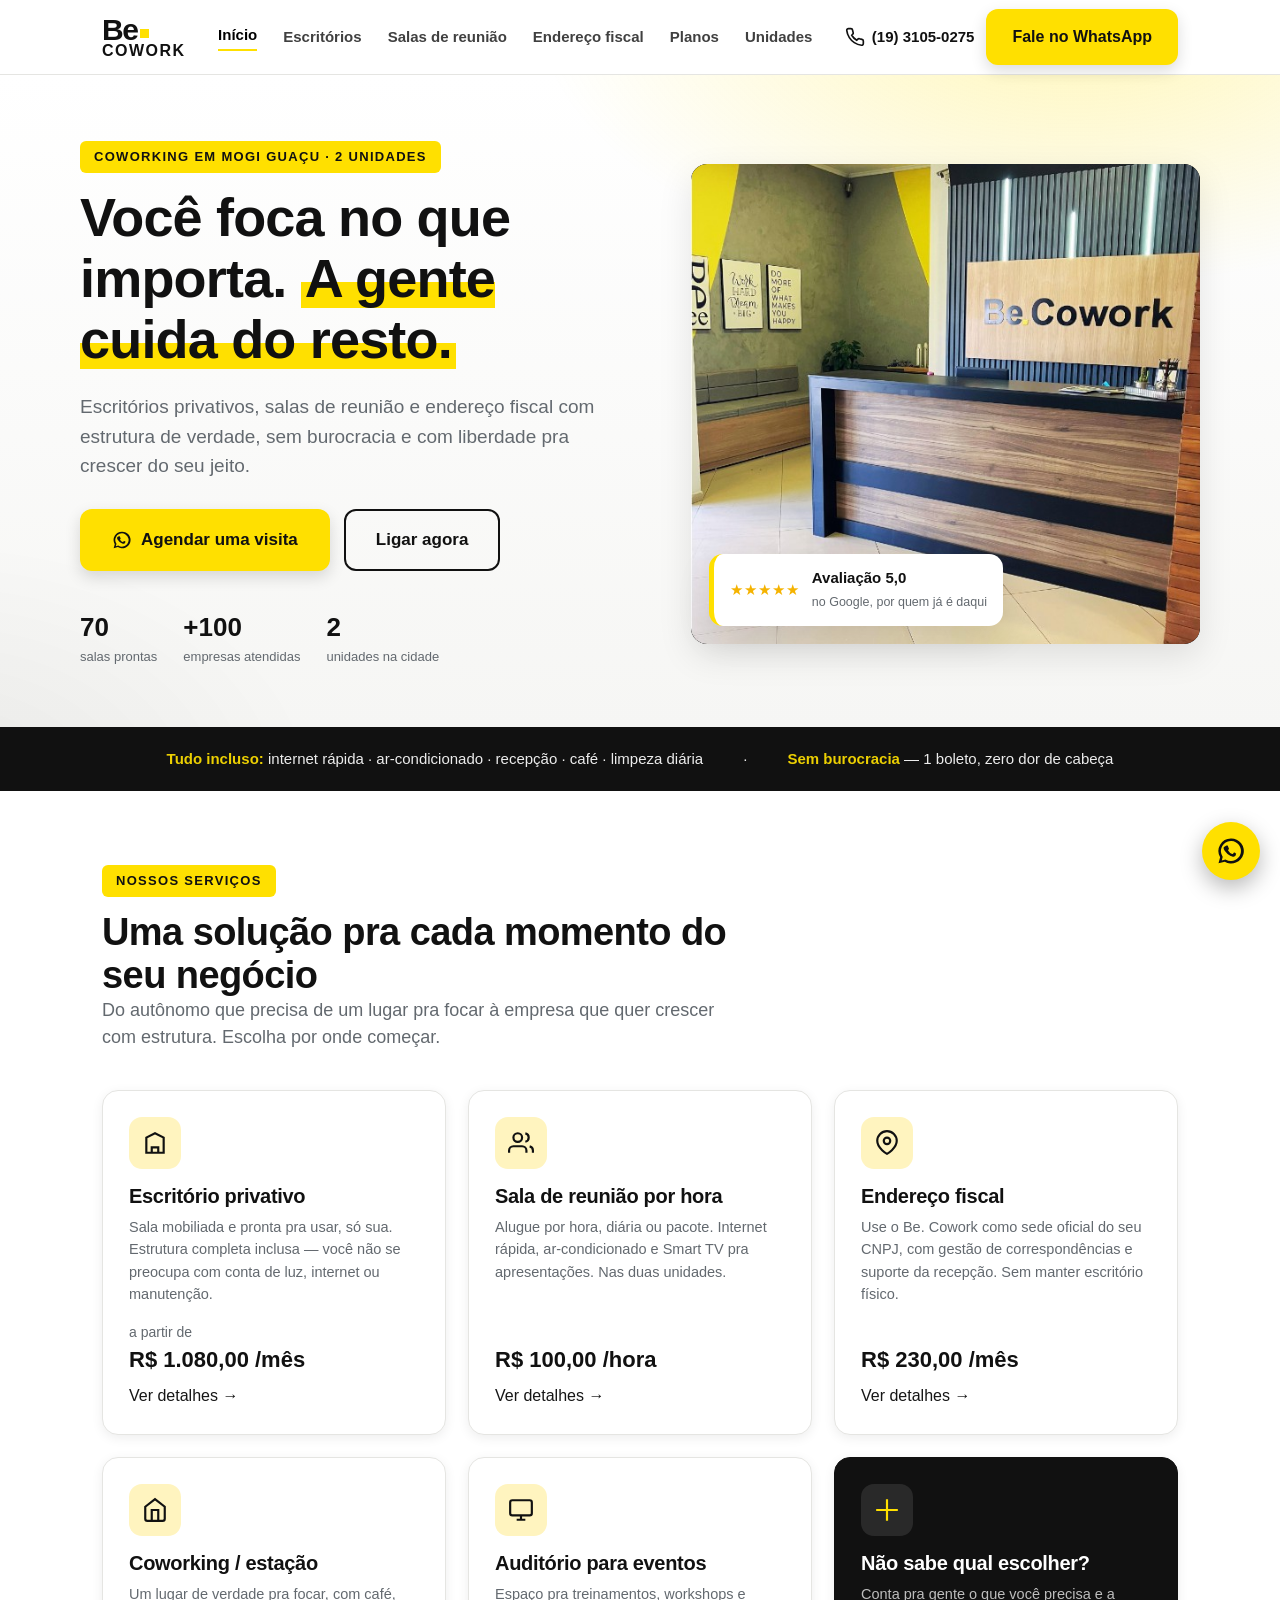
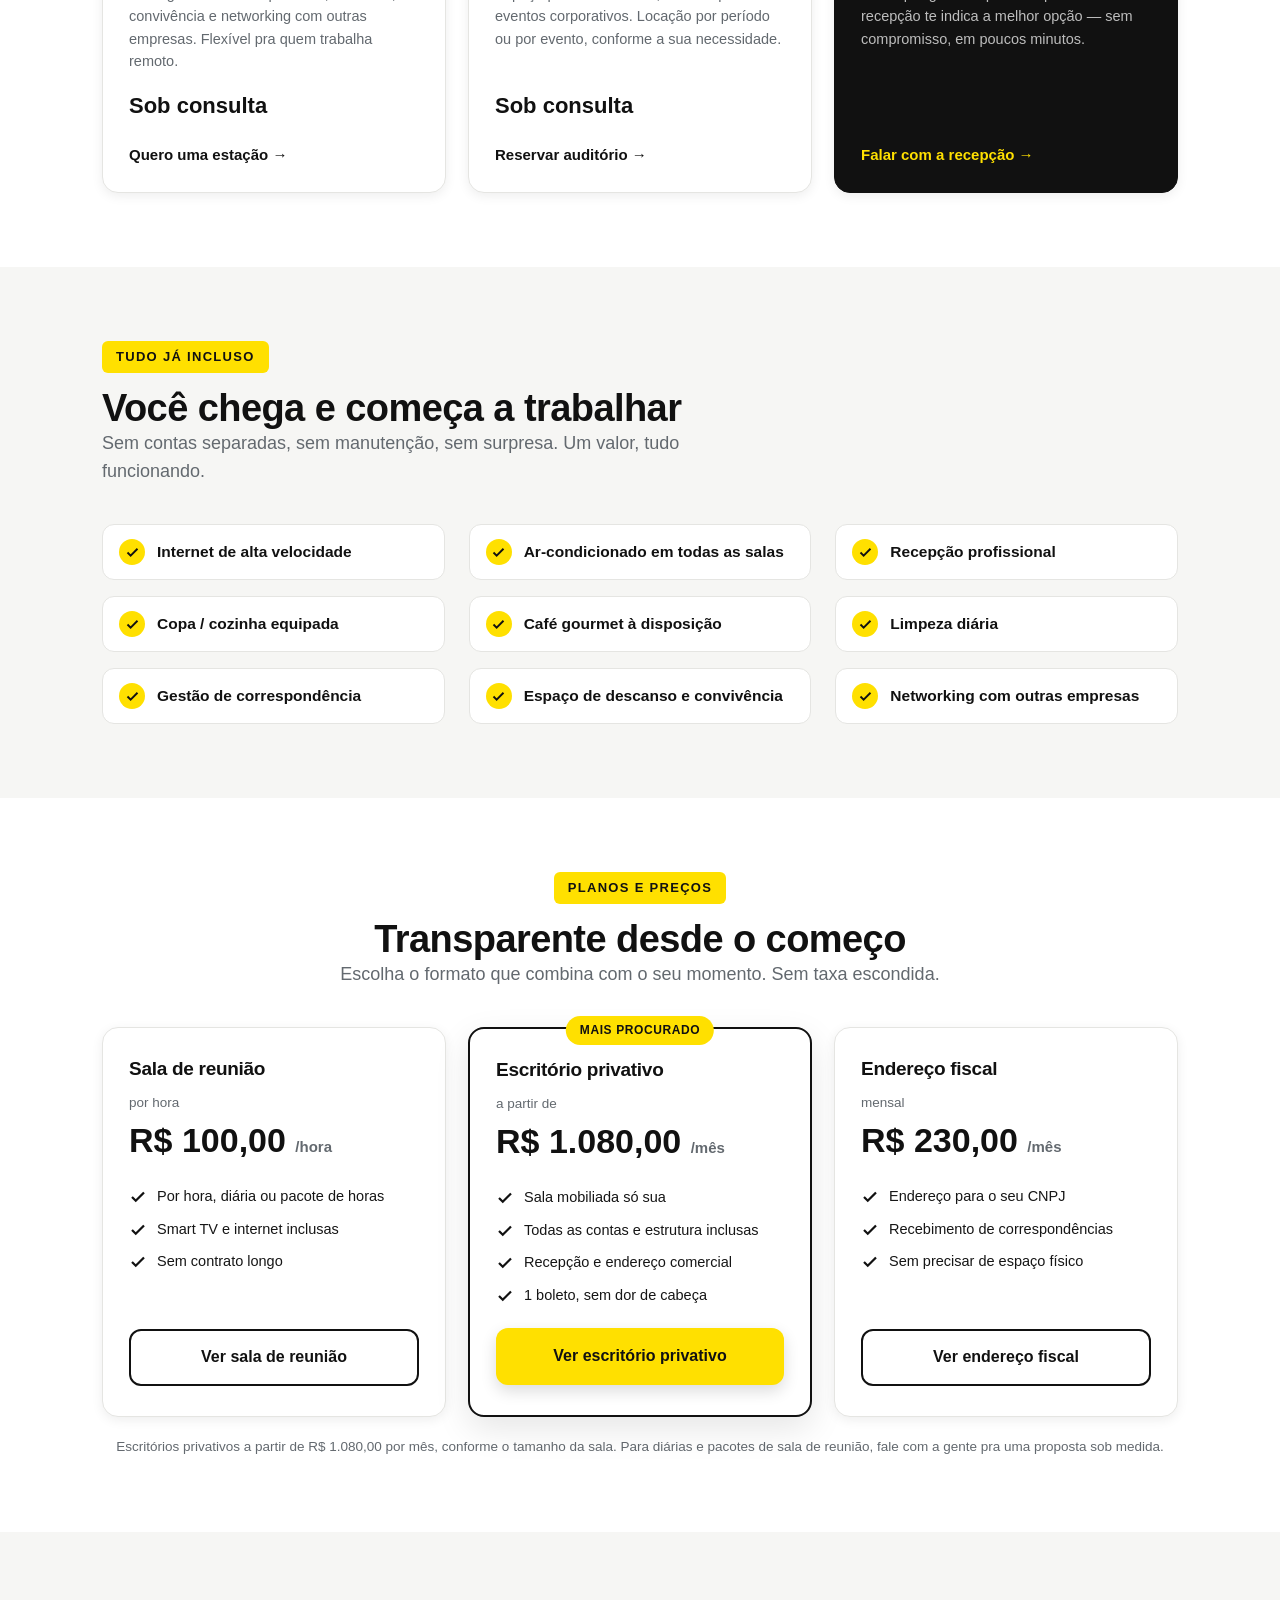
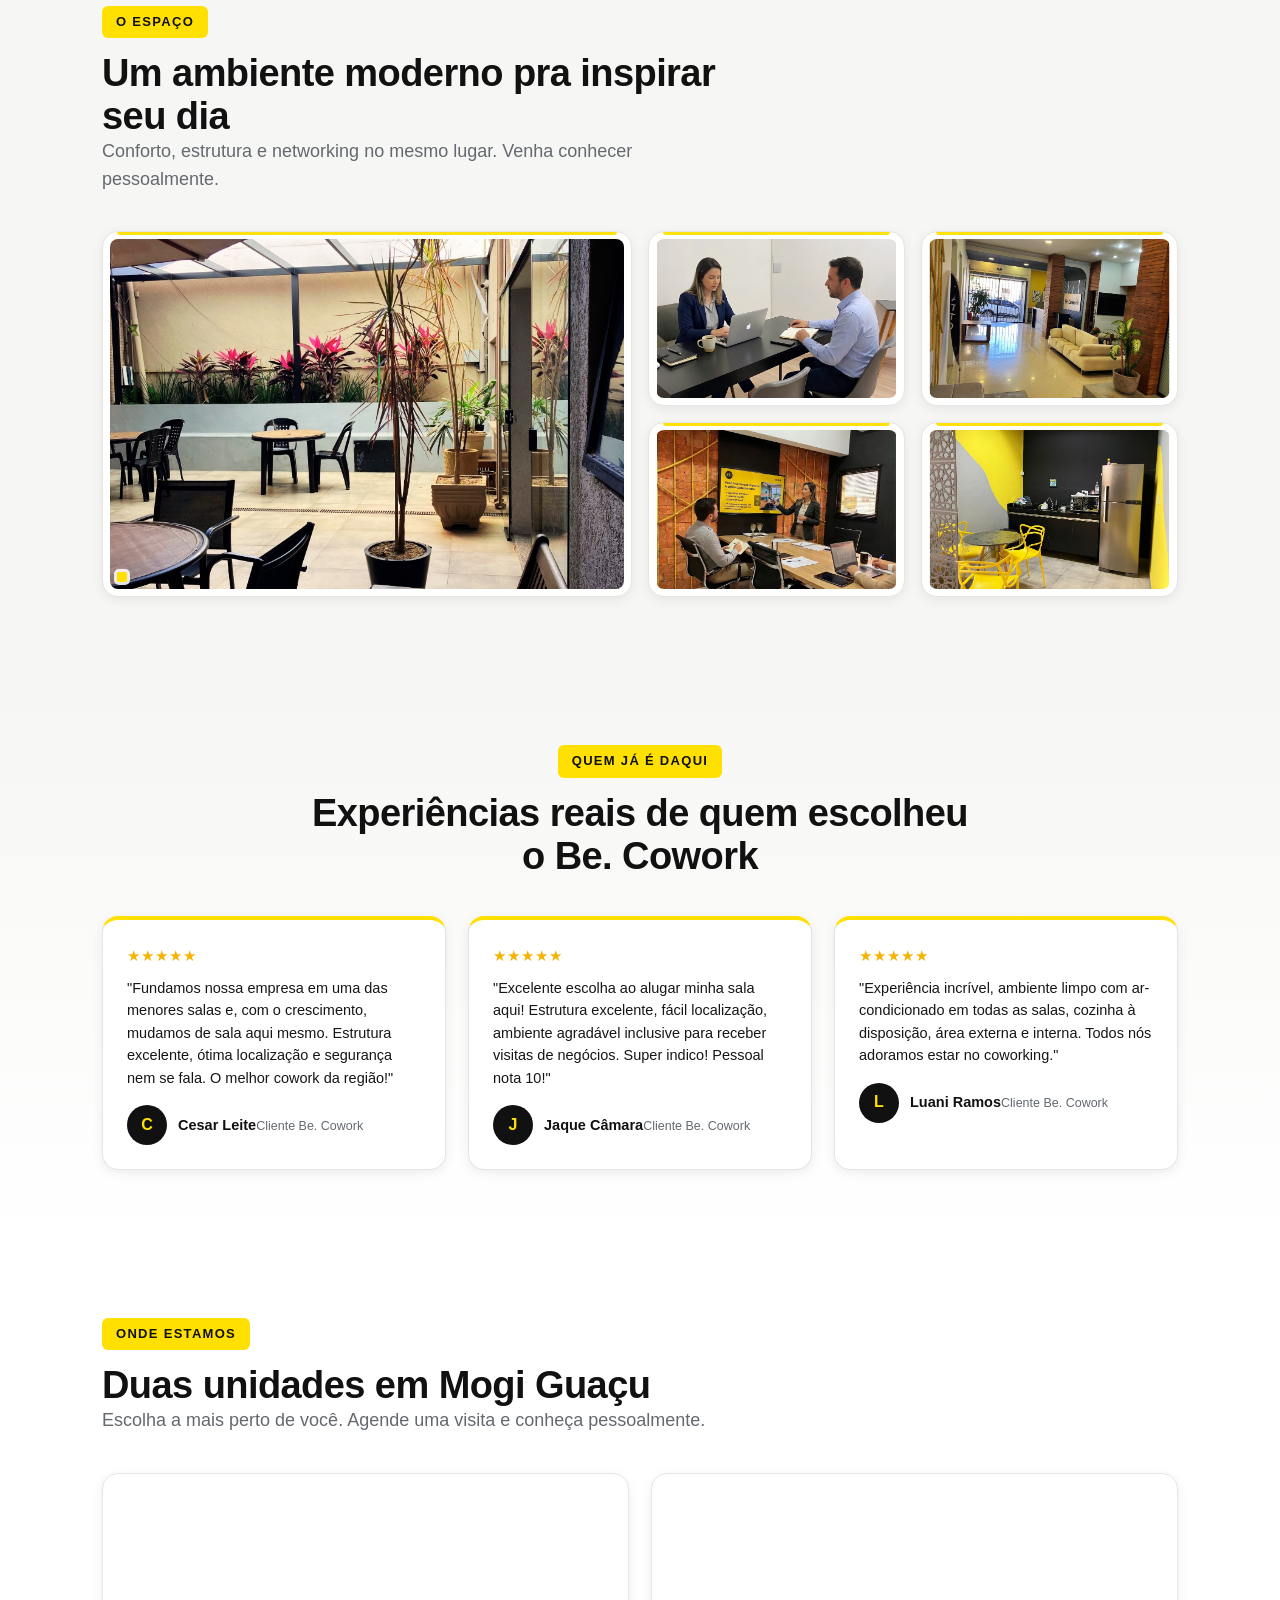
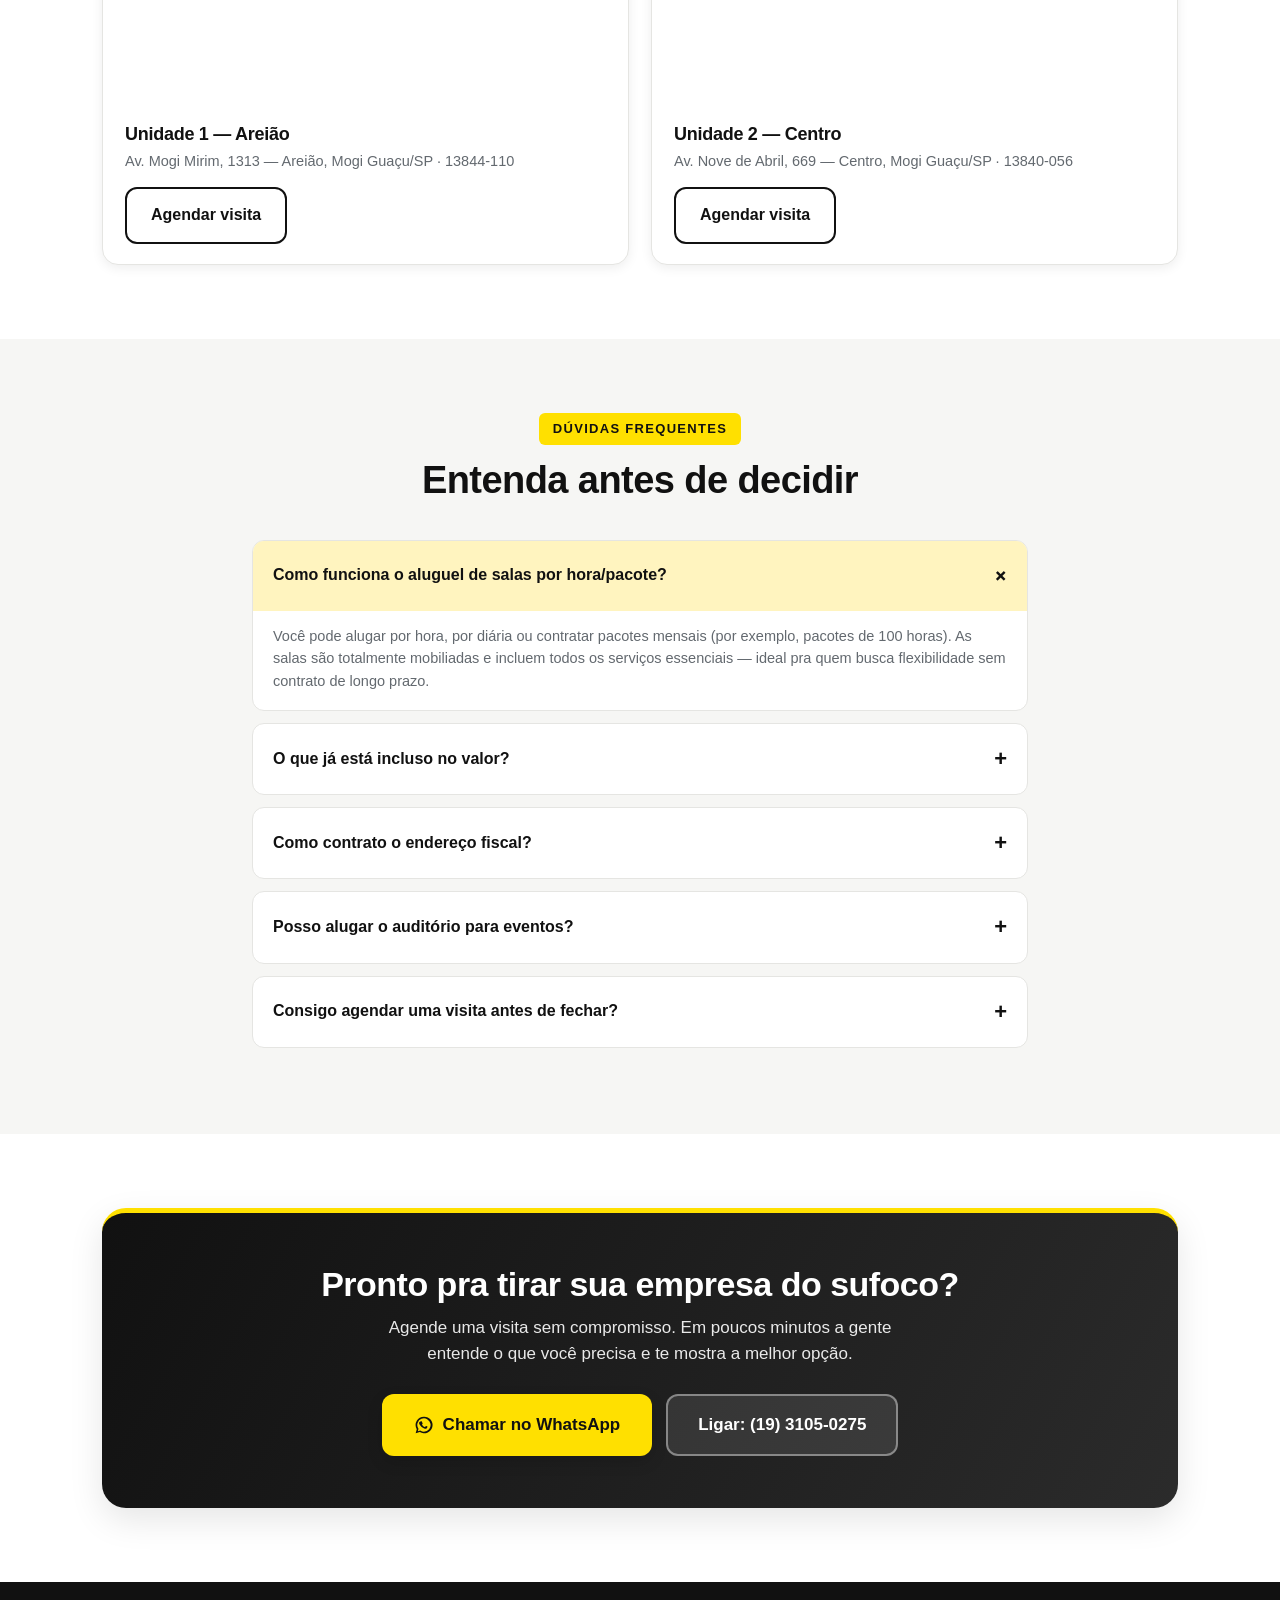
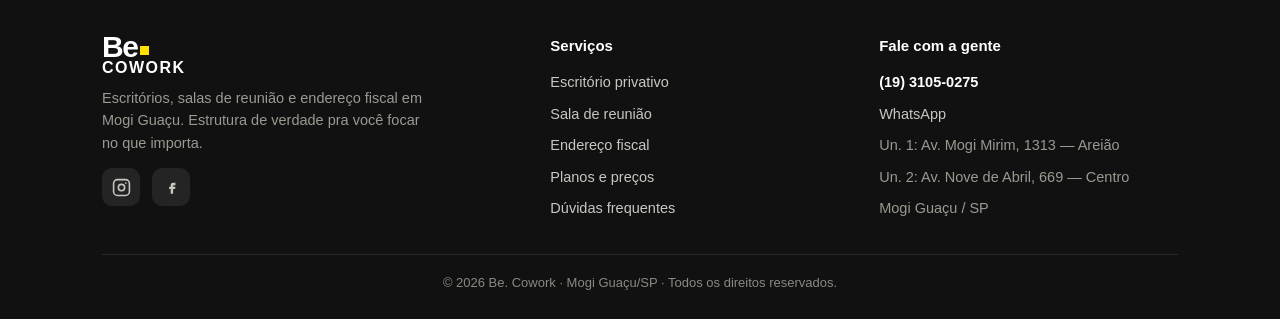
==== commit 976fc33f: "Exibe sob consulta para coworking e auditorio" ====
--- a/index.html
+++ b/index.html
@@ -114,14 +114,14 @@
         <div class="ic"><svg width="26" height="26" viewBox="0 0 24 24" fill="none" stroke="currentColor" stroke-width="2"><path d="M3 9l9-7 9 7v11a2 2 0 0 1-2 2H5a2 2 0 0 1-2-2z"/><path d="M9 22V12h6v10"/></svg></div>
         <h3>Coworking / estação</h3>
         <p>Um lugar de verdade pra focar, com café, convivência e networking com outras empresas. Flexível pra quem trabalha remoto.</p>
-        <div class="price">a partir de <b>R$ ___ /mês</b></div>
+        <div class="price"><b>Sob consulta</b></div>
         <a class="more" href="https://wa.me/551931050275?text=Ol%C3%A1!%20Quero%20saber%20sobre%20estação%20de%20coworking." target="_blank" rel="noopener" data-canal="whatsapp" data-origem="card-coworking">Quero uma estação →</a>
       </div>
       <div class="svc">
         <div class="ic"><svg width="26" height="26" viewBox="0 0 24 24" fill="none" stroke="currentColor" stroke-width="2"><rect x="2" y="3" width="20" height="14" rx="2"/><path d="M8 21h8M12 17v4"/></svg></div>
         <h3>Auditório para eventos</h3>
         <p>Espaço pra treinamentos, workshops e eventos corporativos. Locação por período ou por evento, conforme a sua necessidade.</p>
-        <div class="price">sob consulta <b>R$ ___</b></div>
+        <div class="price"><b>Sob consulta</b></div>
         <a class="more" href="https://wa.me/551931050275?text=Ol%C3%A1!%20Quero%20alugar%20o%20audit%C3%B3rio%20para%20um%20evento." target="_blank" rel="noopener" data-canal="whatsapp" data-origem="card-auditorio">Reservar auditório →</a>
       </div>
       <div class="svc dark">
